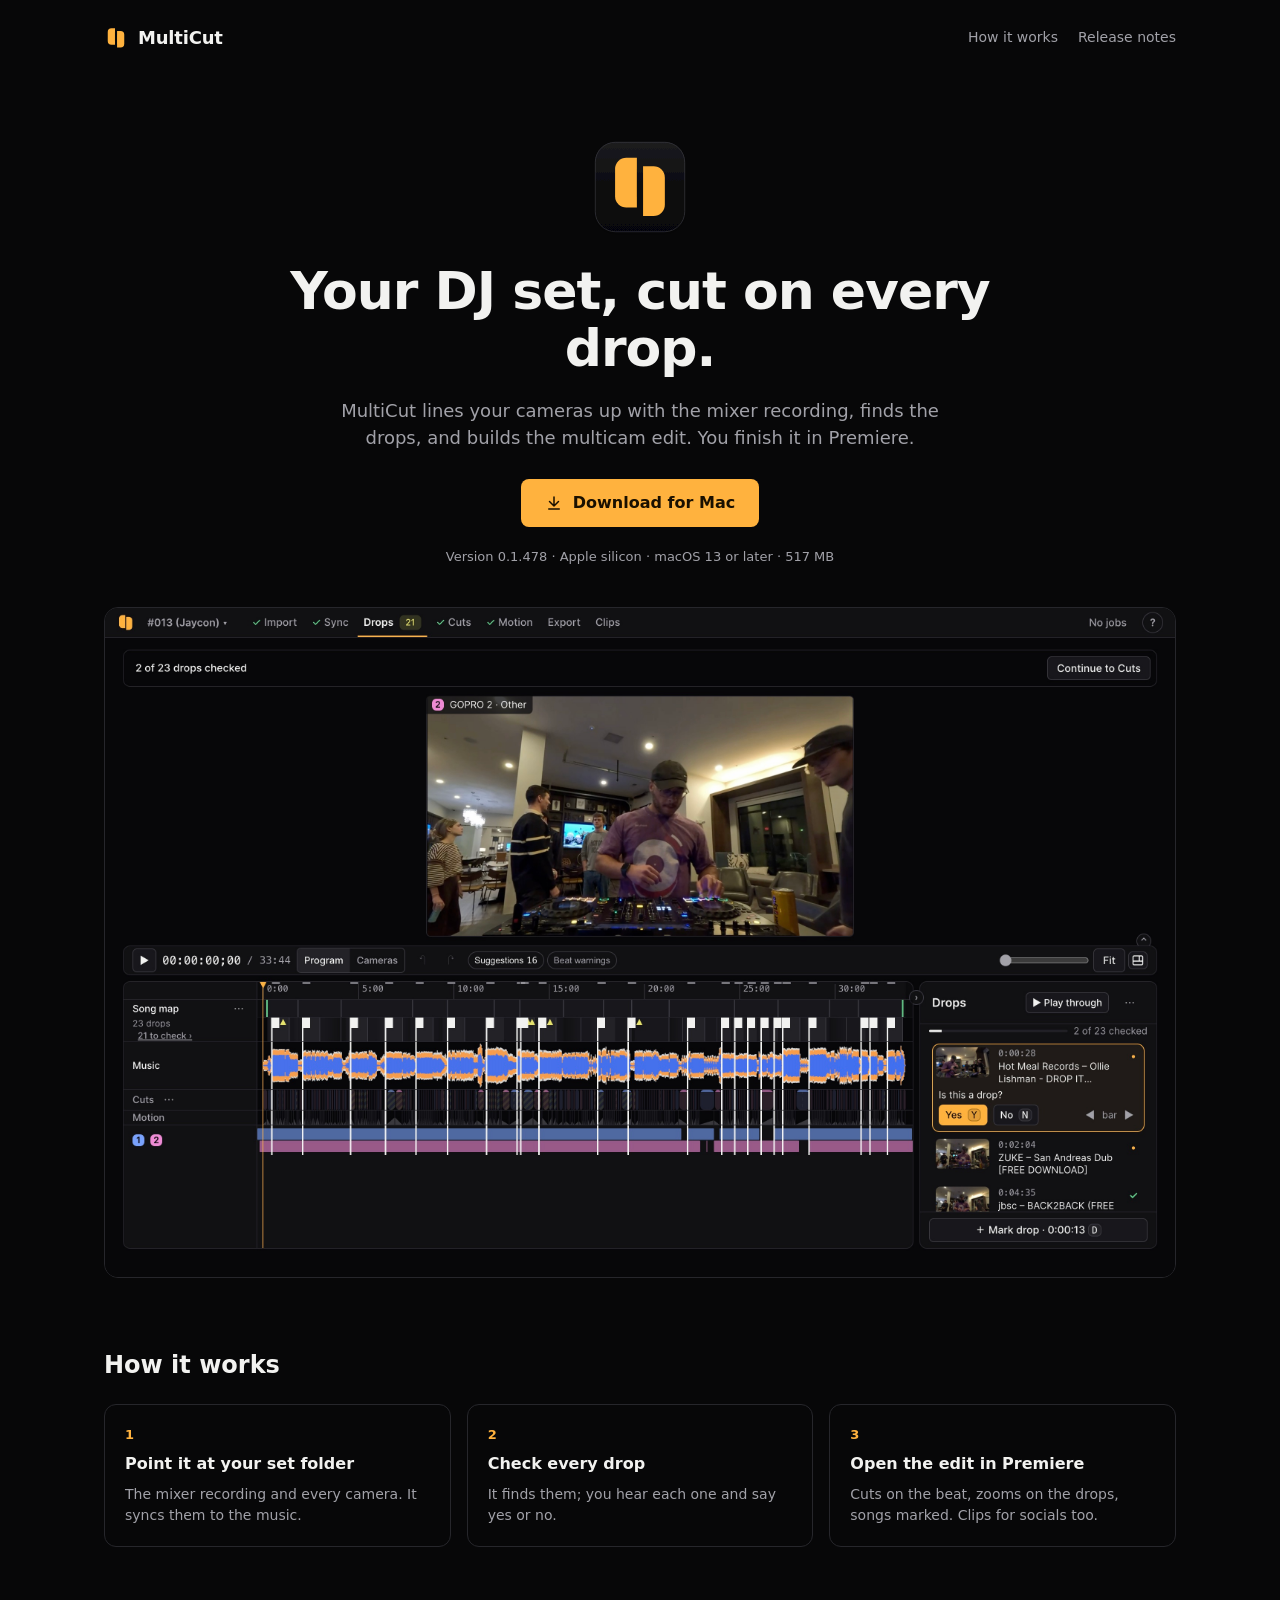
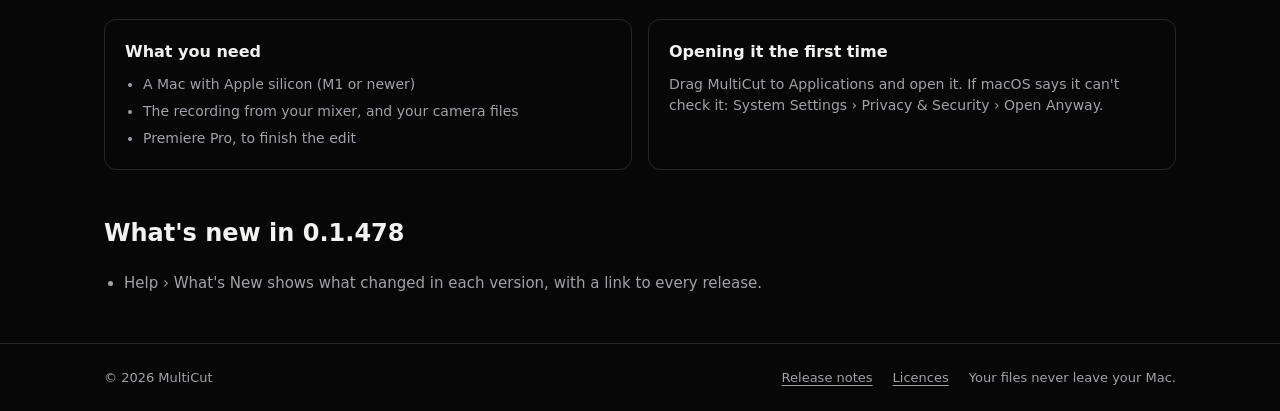
==== docs/index.html @ ee37c7ac "Download page" ====
<!doctype html>
<html lang="en">
<head>
<meta charset="utf-8">
<meta name="viewport" content="width=device-width, initial-scale=1">
<meta http-equiv="Content-Security-Policy" content="default-src 'self'; script-src 'self'; style-src 'self'; font-src 'self'; img-src 'self'; connect-src 'self'; object-src 'none'; base-uri 'none'">
<meta name="referrer" content="no-referrer">
<title>Download MultiCut</title>
<meta name="description" content="MultiCut lines your cameras up with the mixer recording, finds the drops, and builds the multicam edit. You finish it in Premiere.">
<meta name="theme-color" content="#070708">
<link rel="icon" href="favicon.svg" type="image/svg+xml">
<link rel="apple-touch-icon" href="icon.png">
<link rel="preload" href="fonts/Inter-Bold.woff2" as="font" type="font/woff2" crossorigin>
<link rel="stylesheet" href="site.css">
<script src="site.js" defer></script>
</head>
<body>
<header class="wrap top">
  <a class="brand" href="./" aria-label="MultiCut">
    <svg width="24" height="24" viewBox="0 0 256 256" aria-hidden="true"><g fill="#FFB23E"><path d="M80 23H117V199H80A40 40 0 0 1 40 159V63A40 40 0 0 1 80 23Z"/><path d="M139 53H176A40 40 0 0 1 216 93V189A40 40 0 0 1 176 229H139V53Z"/></g></svg>
    <span>MultiCut</span>
  </a>
  <span class="grow"></span>
  <nav class="nav" aria-label="On this page">
    <a href="#how">How it works</a>
    <a href="#notes" data-notes hidden>Release notes</a>
  </nav>
</header>

<main>
  <section class="wrap hero">
    <img src="icon.svg" width="112" height="112" alt="MultiCut app icon">
    <h1>Your DJ set, cut on every drop.</h1>
    <p class="sub">MultiCut lines your cameras up with the mixer recording, finds the drops, and builds the multicam edit. You finish it in Premiere.</p>
    <a class="download is-off" id="download" aria-disabled="true">
      <svg width="18" height="18" viewBox="0 0 24 24" fill="none" stroke="currentColor" stroke-width="2" stroke-linecap="round" stroke-linejoin="round" aria-hidden="true"><path d="M12 4v12M6 10l6 6 6-6M5 20h14"/></svg>
      <span id="download-label">Coming soon</span>
    </a>
    <span class="meta" id="meta"><span class="nowrap">Apple silicon</span> · <span class="nowrap">macOS 13 or later</span></span>
  </section>

  <section class="wrap" aria-label="The app">
    <img class="shot" src="screenshot.jpg" width="2880" height="1800" alt="MultiCut's Drops step on a real set: the camera picture, the song map with every drop, and the list of drops to check">
  </section>

  <section class="wrap how" id="how">
    <h2>How it works</h2>
    <ol class="steps">
      <li>
        <span class="n">1</span>
        <span class="t">Point it at your set folder</span>
        <span class="d">The mixer recording and every camera. It syncs them to the music.</span>
      </li>
      <li>
        <span class="n">2</span>
        <span class="t">Check every drop</span>
        <span class="d">It finds them; you hear each one and say yes or no.</span>
      </li>
      <li>
        <span class="n">3</span>
        <span class="t">Open the edit in Premiere</span>
        <span class="d">Cuts on the beat, zooms on the drops, songs marked. Clips for socials too.</span>
      </li>
    </ol>
  </section>

  <section class="wrap cards">
    <div class="card">
      <h3>What you need</h3>
      <ul>
        <li>A Mac with Apple silicon (M1 or newer)</li>
        <li>The recording from your mixer, and your camera files</li>
        <li>Premiere Pro, to finish the edit</li>
      </ul>
    </div>
    <div class="card">
      <h3>Opening it the first time</h3>
      <p>Drag MultiCut to Applications and open it. If macOS says it can't check it: System Settings › Privacy &amp; Security › Open Anyway.</p>
    </div>
  </section>

  <section class="wrap notes" id="notes" data-notes hidden>
    <h2 id="notes-title">Release notes</h2>
    <ul id="notes-list"></ul>
  </section>
</main>

<footer class="foot">
  <div class="wrap">
    <span>© 2026 MultiCut</span>
    <span class="grow"></span>
    <a href="#notes" data-notes hidden>Release notes</a>
    <a href="licences.html">Licences</a>
    <span>Your files never leave your Mac.</span>
  </div>
</footer>
</body>
</html>
---- docs/site.css ----
/* MultiCut's download page: the Booth tokens (DESIGN.md), Inter from fonts/. Nothing from elsewhere. */
@font-face { font-family: "Inter"; font-weight: 400; font-display: swap; src: url("fonts/Inter-Regular.woff2") format("woff2"); }
@font-face { font-family: "Inter"; font-weight: 500; font-display: swap; src: url("fonts/Inter-Medium.woff2") format("woff2"); }
@font-face { font-family: "Inter"; font-weight: 600; font-display: swap; src: url("fonts/Inter-SemiBold.woff2") format("woff2"); }
@font-face { font-family: "Inter"; font-weight: 700; font-display: swap; src: url("fonts/Inter-Bold.woff2") format("woff2"); }

:root {
  --bg: #070708;
  --surface: #111113;
  --border: #26262b;
  --text: #f2f2f0;
  --text-muted: #a1a1a8;
  --accent: #ffb23e;
  --accent-ink: #1a1000;
  --font-ui: "Inter", system-ui, sans-serif;
  --font-mono: ui-monospace, "SF Mono", monospace;
  color-scheme: dark;
}

* { box-sizing: border-box; }
html { scroll-behavior: smooth; }
@media (prefers-reduced-motion: reduce) { html { scroll-behavior: auto; } }
body {
  margin: 0;
  min-height: 100vh;
  background: var(--bg);
  color: var(--text);
  font: 400 16px/1.5 var(--font-ui);
  -webkit-font-smoothing: antialiased;
  overflow-wrap: break-word;
}
a { color: var(--text); text-underline-offset: 3px; }
a:hover { color: var(--accent); }
:focus-visible { outline: 2px solid var(--accent); outline-offset: 3px; border-radius: 4px; }
[hidden] { display: none !important; }
img { max-width: 100%; height: auto; display: block; }

.wrap { max-width: 1120px; margin: 0 auto; padding-left: 24px; padding-right: 24px; }
@media (max-width: 480px) { .wrap { padding-left: 16px; padding-right: 16px; } }
.grow { flex: 1; }

/* ---- header ---- */
.top { padding-top: 24px; padding-bottom: 24px; display: flex; align-items: center; flex-wrap: wrap; gap: 12px 20px; }
.brand { display: inline-flex; align-items: center; gap: 10px; text-decoration: none; font-size: 18px; font-weight: 700; letter-spacing: -0.2px; }
.brand:hover { color: var(--text); }
.nav { display: flex; flex-wrap: wrap; gap: 8px 20px; }
.nav a { font-size: 14px; color: var(--text-muted); text-decoration: none; }
.nav a:hover { color: var(--accent); }

/* ---- hero ---- */
.hero { padding-top: 56px; padding-bottom: 40px; display: flex; flex-direction: column; align-items: center; gap: 20px; text-align: center; }
.hero h1 { margin: 0; max-width: 760px; font-size: clamp(32px, 5vw, 52px); line-height: 1.1; font-weight: 700; letter-spacing: -1px; }
.sub { margin: 0; max-width: 620px; font-size: 18px; color: var(--text-muted); }
.download {
  margin-top: 8px;
  min-height: 48px;
  padding: 0 24px;
  display: inline-flex;
  align-items: center;
  gap: 10px;
  border-radius: 8px;
  background: var(--accent);
  color: var(--accent-ink);
  font-size: 16px;
  font-weight: 600;
  text-decoration: none;
}
.download:hover { color: var(--accent-ink); filter: brightness(1.06); }
.download.is-off { background: var(--surface); color: var(--text-muted); border: 1px solid var(--border); cursor: default; filter: none; }
.meta { font-size: 13px; color: var(--text-muted); }
.nowrap { white-space: nowrap; }

/* ---- the app ---- */
.shot { width: 100%; border: 1px solid var(--border); border-radius: 14px; background: var(--surface); }

/* ---- how it works ---- */
.how { padding-top: 72px; padding-bottom: 24px; }
h2 { margin: 0 0 24px; font-size: 24px; font-weight: 600; line-height: 1.25; }
.steps { list-style: none; margin: 0; padding: 0; display: grid; grid-template-columns: repeat(auto-fit, minmax(min(240px, 100%), 1fr)); gap: 16px; }
.steps li, .card { border: 1px solid var(--border); border-radius: 12px; padding: 20px; display: flex; flex-direction: column; gap: 8px; }
.steps .n { font-size: 13px; font-weight: 600; color: var(--accent); }
.steps .t { font-weight: 600; }
.steps .d { font-size: 14px; color: var(--text-muted); }

.cards { padding-top: 48px; padding-bottom: 48px; display: grid; grid-template-columns: repeat(auto-fit, minmax(min(300px, 100%), 1fr)); gap: 16px; }
.card { gap: 10px; }
.card h3 { margin: 0; font-size: 16px; font-weight: 600; }
.card ul { margin: 0; padding-left: 18px; display: flex; flex-direction: column; gap: 6px; font-size: 14px; color: var(--text-muted); }
.card p { margin: 0; font-size: 14px; color: var(--text-muted); }

/* ---- release notes ---- */
.notes { padding-bottom: 48px; }
.notes ul { margin: 0; padding-left: 20px; max-width: 720px; font-size: 15px; line-height: 1.5; color: var(--text-muted); display: grid; gap: 8px; }

/* ---- footer ---- */
.foot { border-top: 1px solid var(--border); }
.foot .wrap { padding-top: 24px; padding-bottom: 24px; display: flex; flex-wrap: wrap; gap: 8px 20px; font-size: 13px; color: var(--text-muted); }
.foot a { color: var(--text-muted); }
.foot a:hover { color: var(--accent); }

/* ---- licences.html ---- */
.licences { padding-top: 24px; padding-bottom: 56px; max-width: 760px; }
.licences h1 { margin: 0 0 4px; font-size: 28px; font-weight: 700; letter-spacing: -0.4px; }
.licences .lede { margin: 0 0 24px; font-size: 14px; color: var(--text-muted); }
.parts { margin: 0; padding: 0; list-style: none; border-top: 1px solid var(--border); }
.parts li { padding: 12px 0; border-bottom: 1px solid var(--border); display: grid; grid-template-columns: minmax(0, 1fr) auto; gap: 2px 16px; }
.parts .what { font-weight: 500; }
.parts .lic { text-align: right; font-size: 14px; }
.parts .who { grid-column: 1 / -1; font-size: 13px; color: var(--text-muted); }
.licences h2 { margin: 32px 0 8px; font-size: 16px; }
.licences details { border-bottom: 1px solid var(--border); padding: 10px 0; }
.licences summary { font-size: 14px; cursor: pointer; }
.licences summary:hover { color: var(--accent); }
.licences pre { margin: 10px 0 4px; white-space: pre-wrap; font: 12px/1.5 var(--font-mono); color: var(--text-muted); }
.licences details p { font-size: 14px; color: var(--text-muted); }
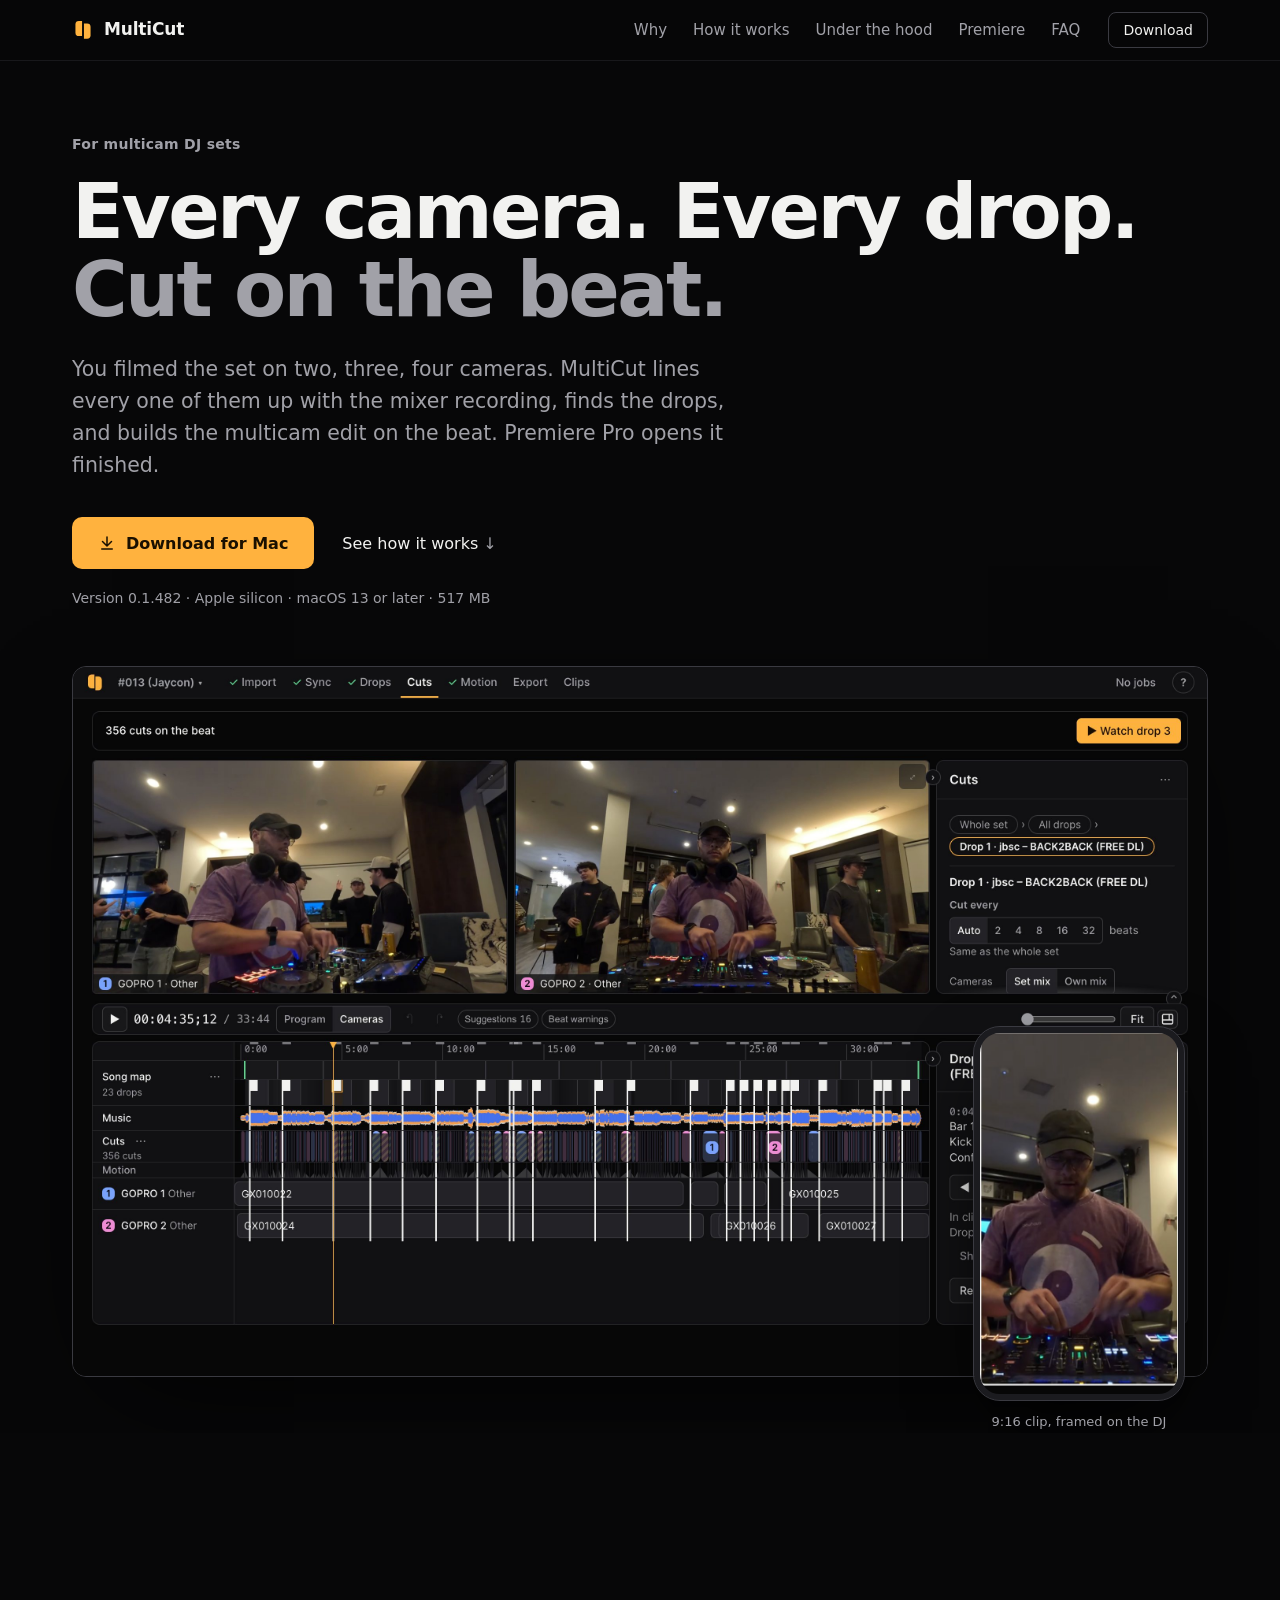
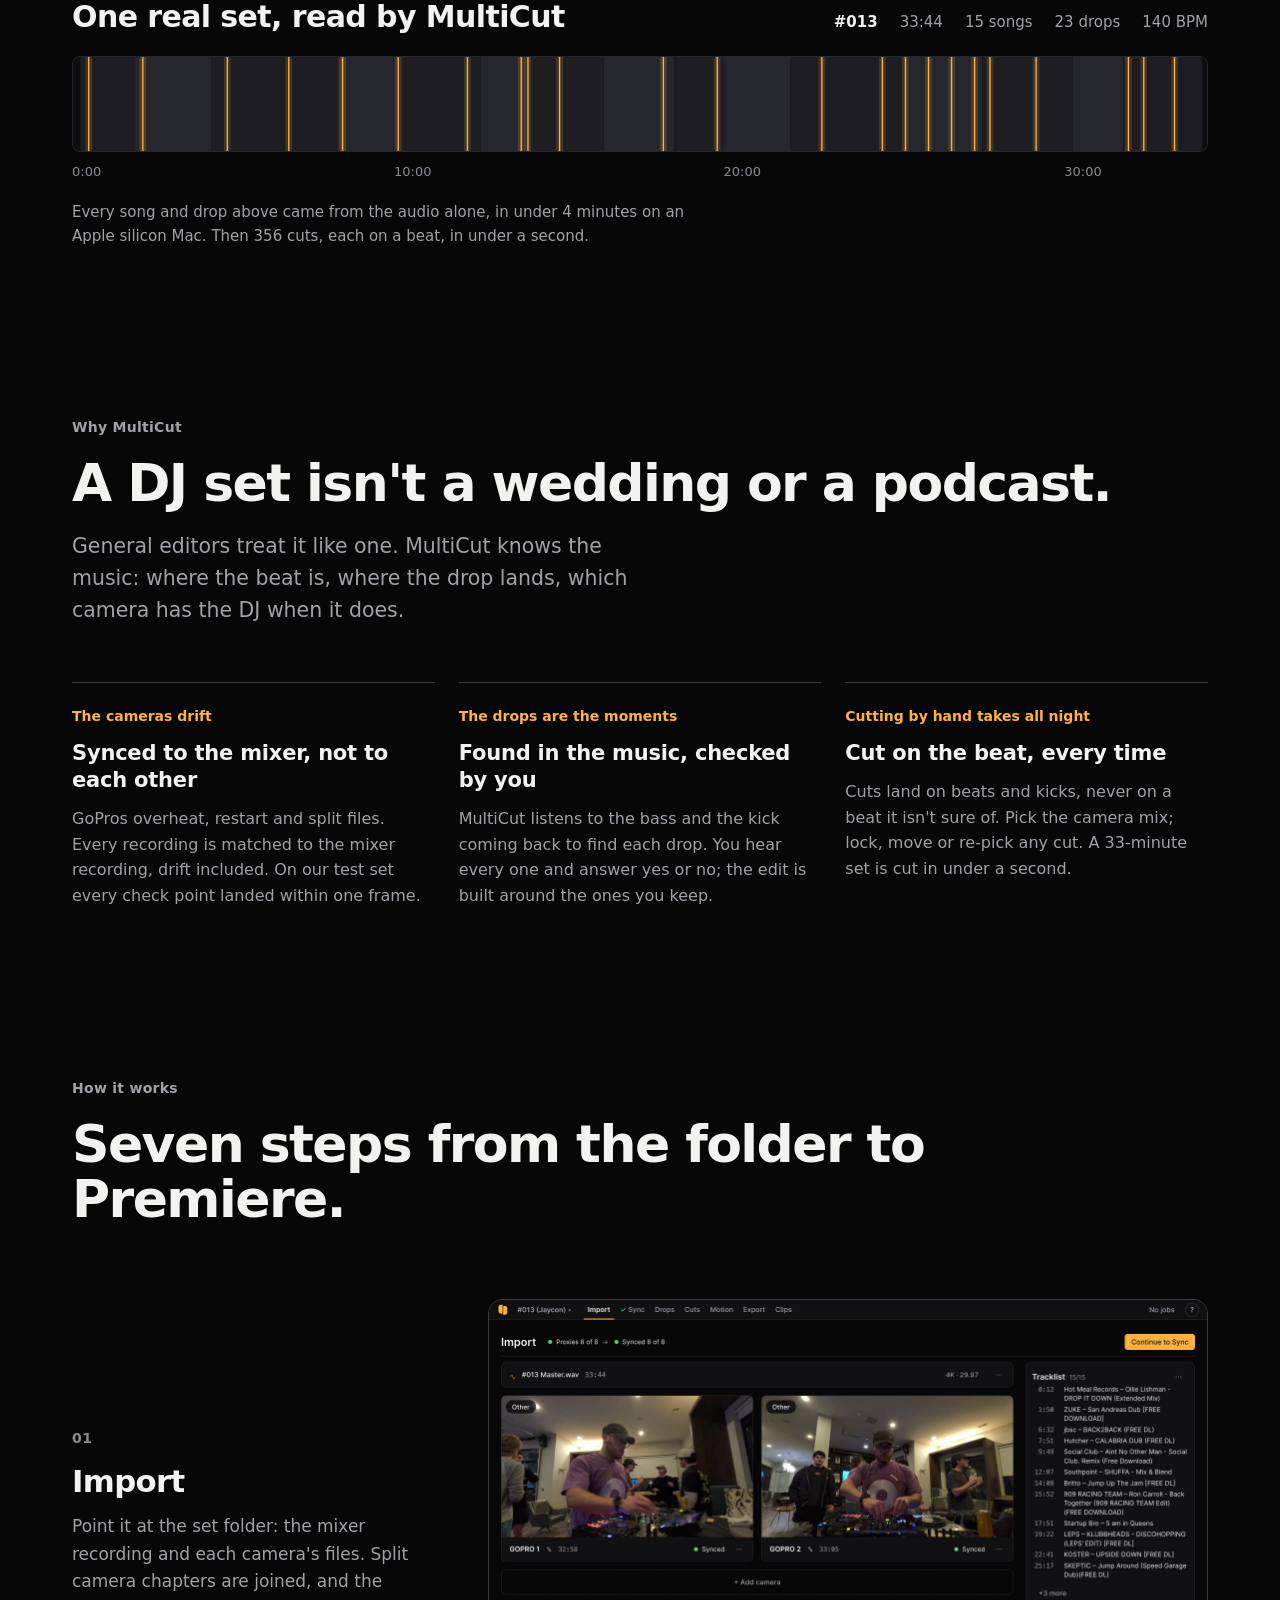
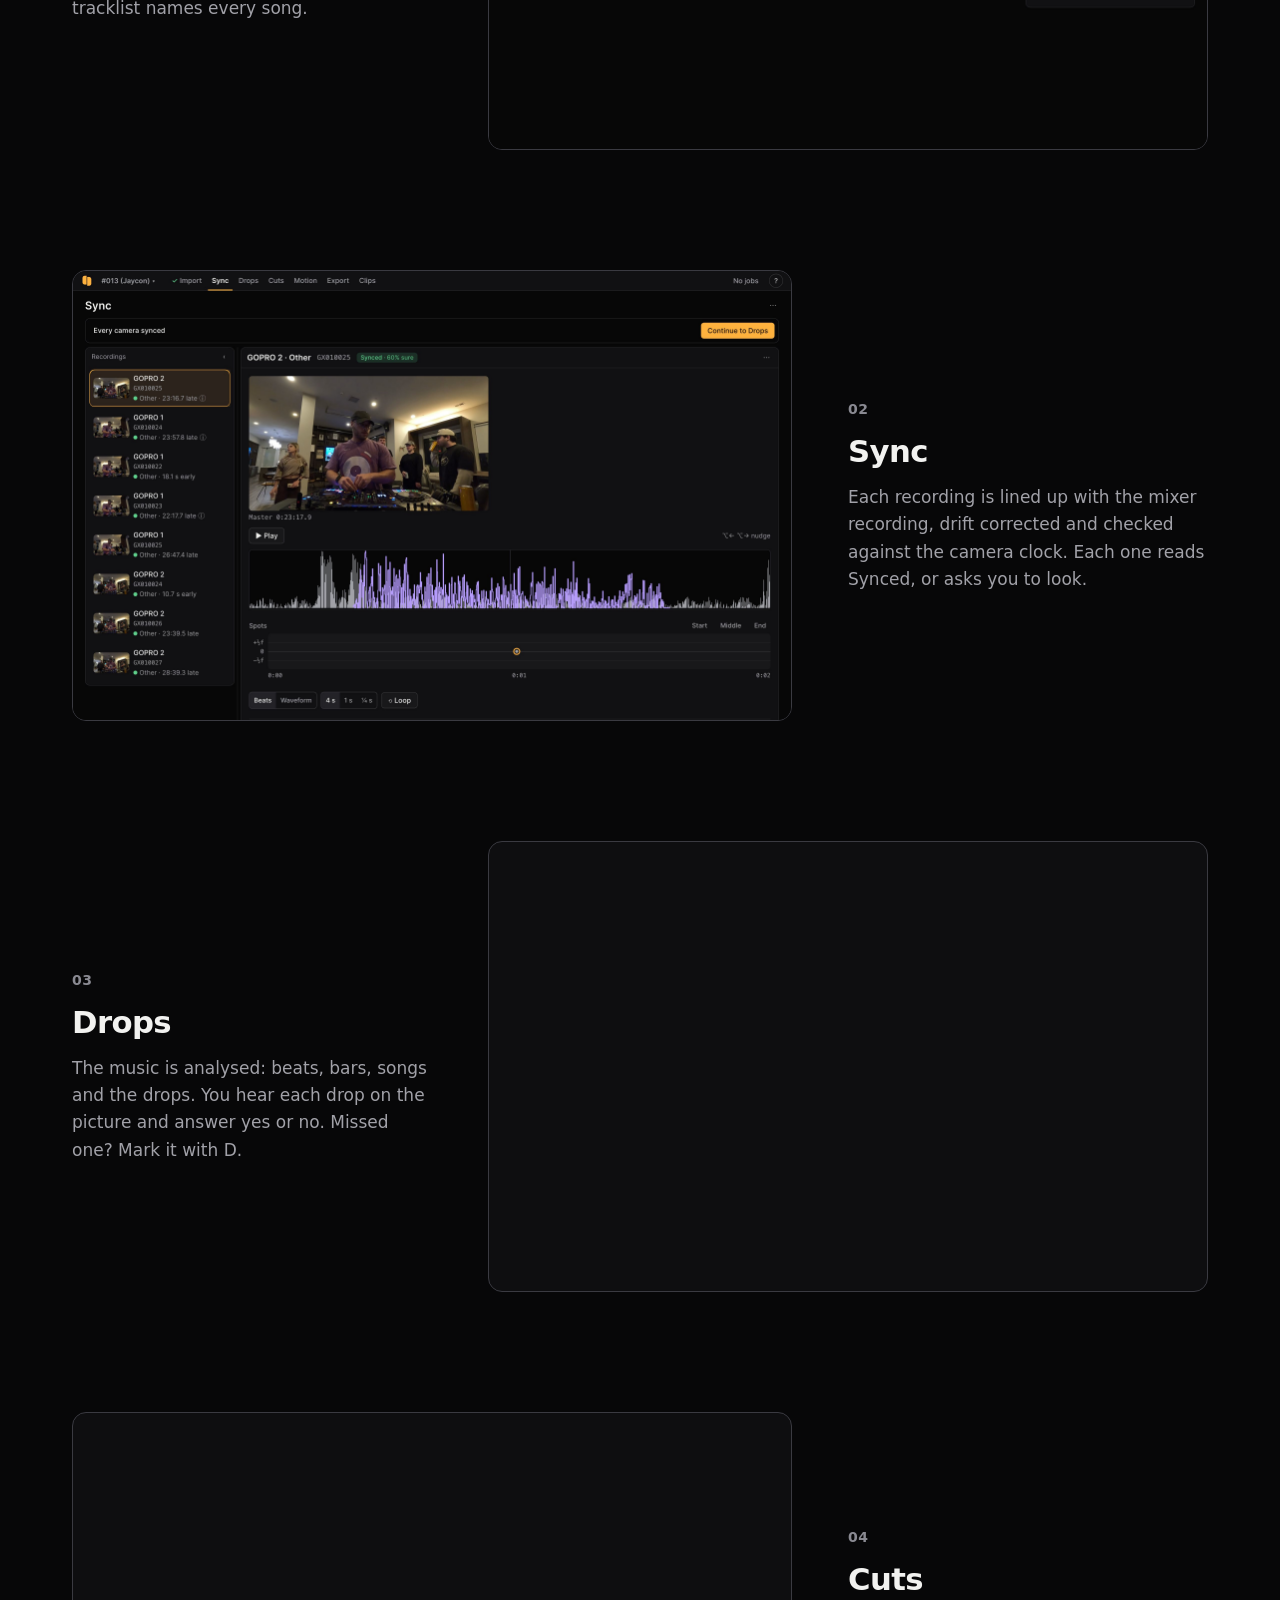
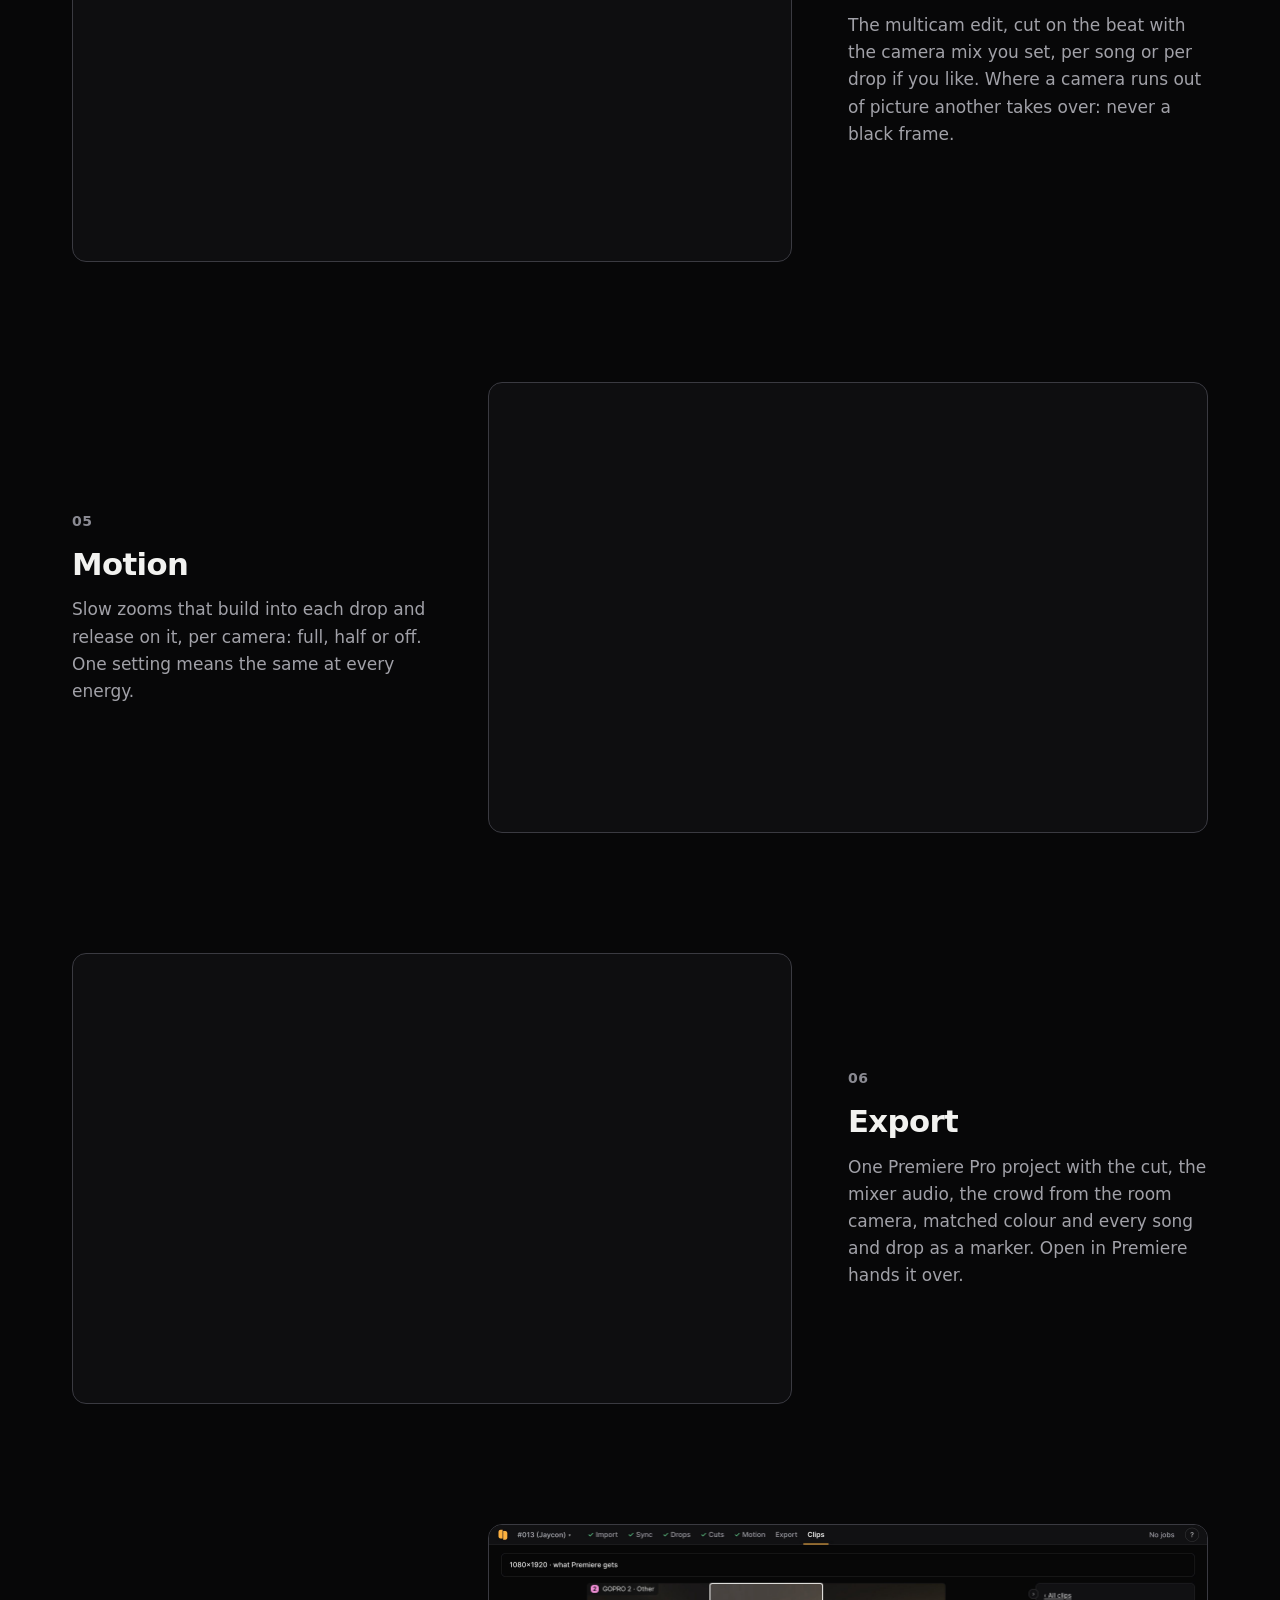
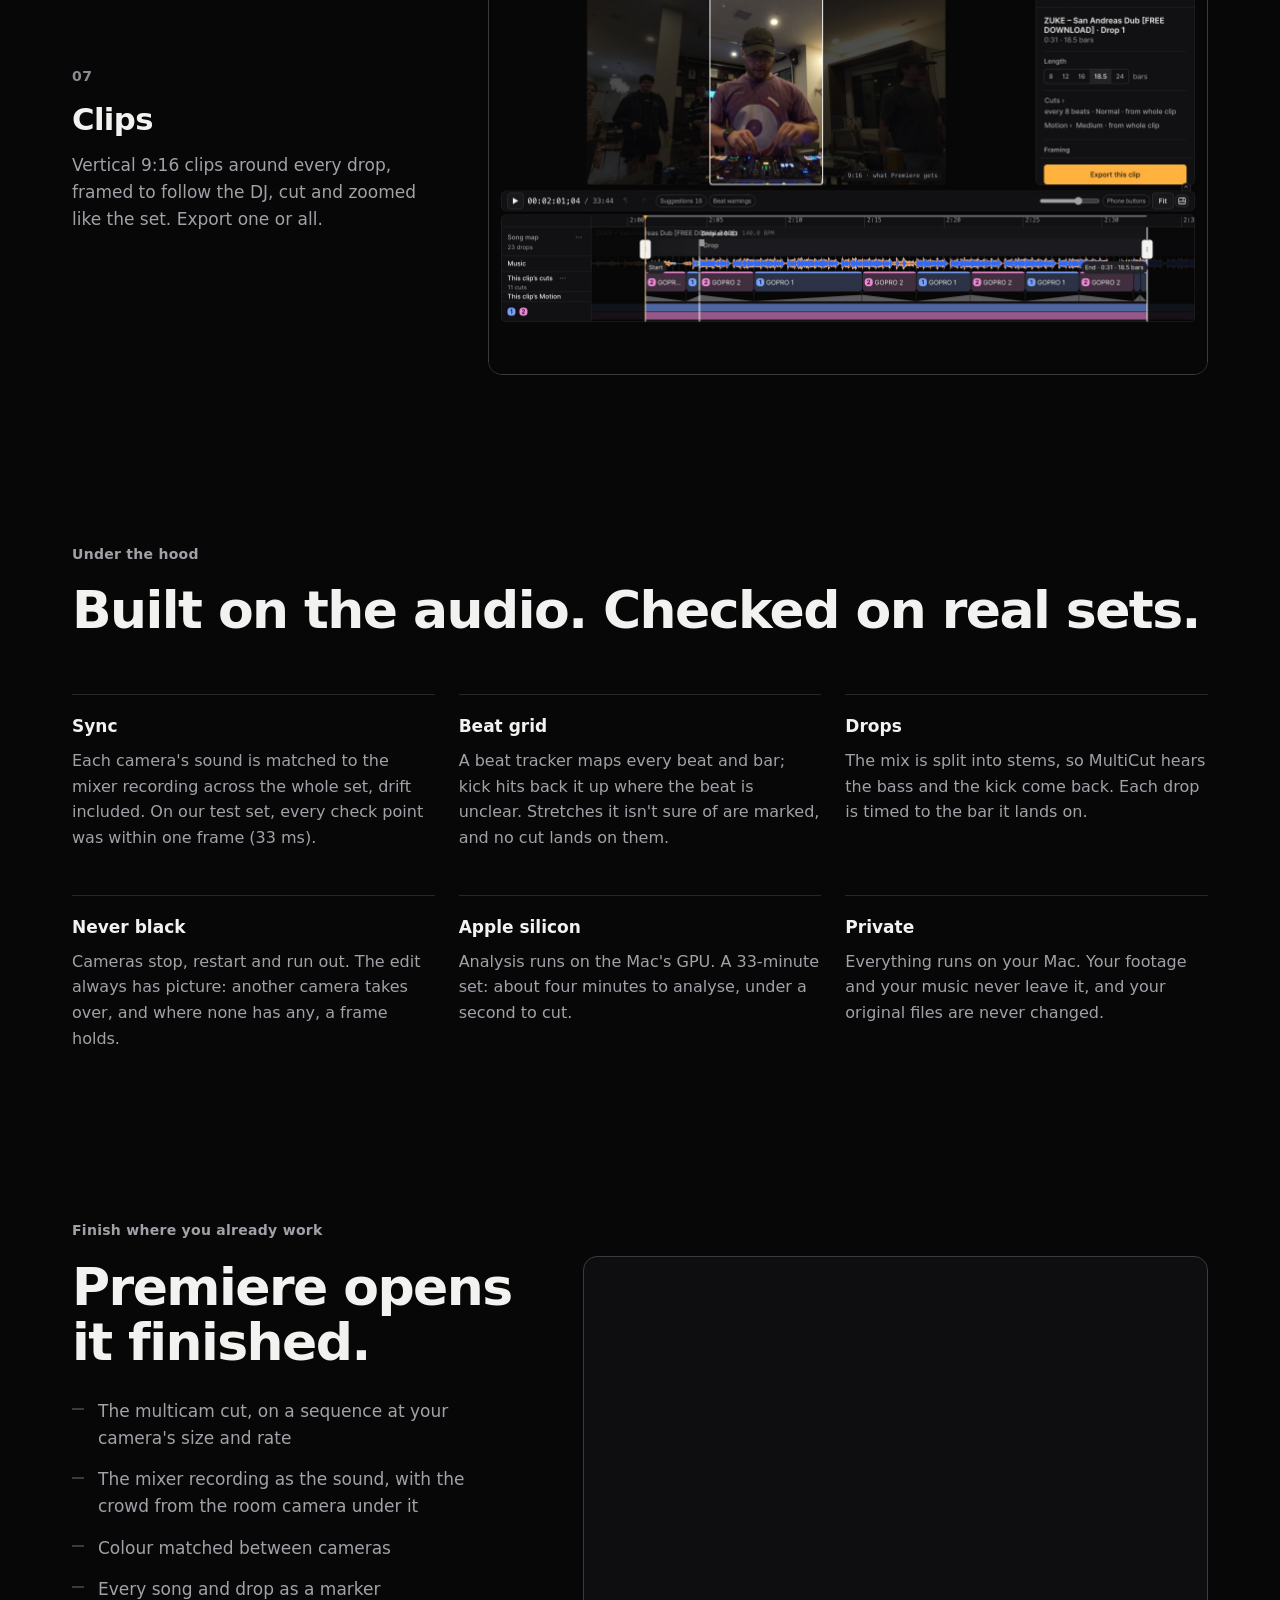
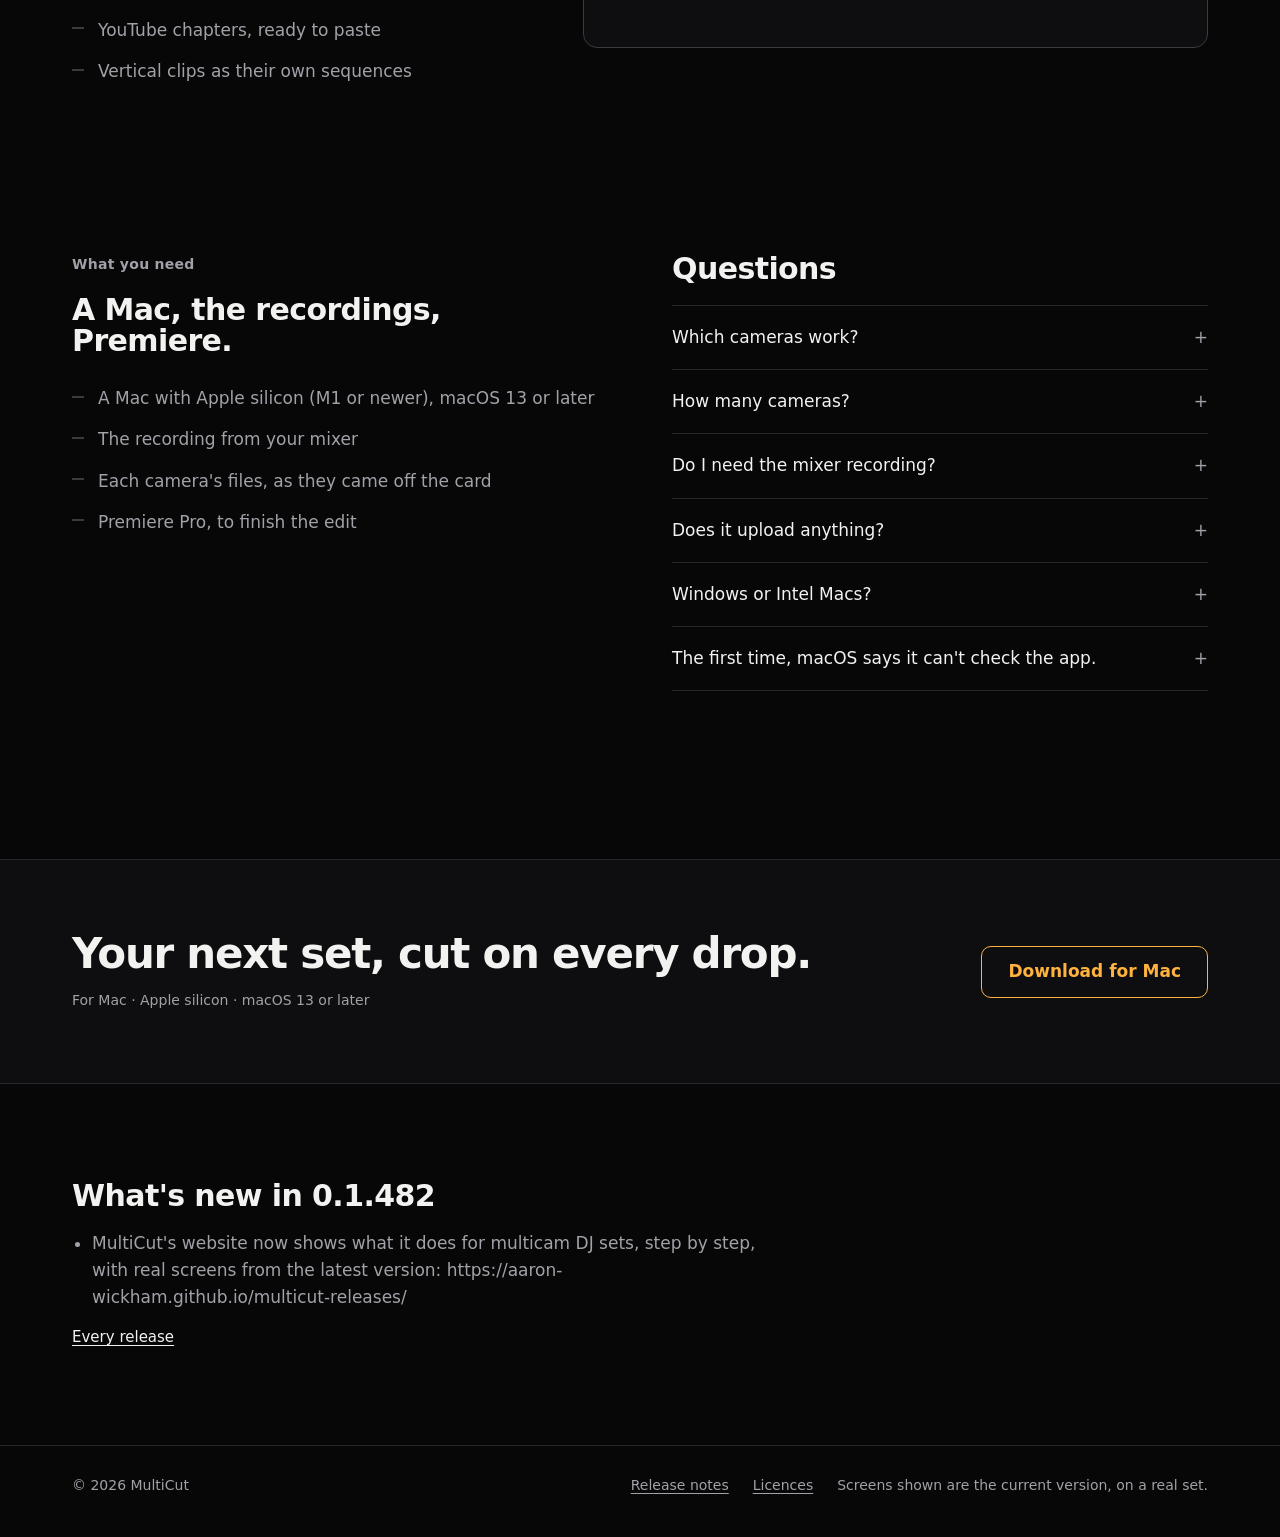
==== commit f60aa0df: "Download page for MultiCut 0.1.482" ====
--- a/docs/index.html
+++ b/docs/index.html
@@ -5,8 +5,11 @@
 <meta name="viewport" content="width=device-width, initial-scale=1">
 <meta http-equiv="Content-Security-Policy" content="default-src 'self'; script-src 'self'; style-src 'self'; font-src 'self'; img-src 'self'; connect-src 'self'; object-src 'none'; base-uri 'none'">
 <meta name="referrer" content="no-referrer">
-<title>Download MultiCut</title>
-<meta name="description" content="MultiCut lines your cameras up with the mixer recording, finds the drops, and builds the multicam edit. You finish it in Premiere.">
+<title>MultiCut · Multicam DJ sets, cut on every drop</title>
+<meta name="description" content="MultiCut edits multicam DJ sets on your Mac: it syncs every camera to the mixer recording, finds the drops, cuts on the beat and hands Premiere Pro a finished multicam edit, plus vertical clips for socials.">
+<meta property="og:title" content="MultiCut · Multicam DJ sets, cut on every drop">
+<meta property="og:description" content="Every camera synced to the mixer. Every drop found. The edit cut on the beat and finished in Premiere.">
+<meta property="og:image" content="shots/cameras.jpg">
 <meta name="theme-color" content="#070708">
 <link rel="icon" href="favicon.svg" type="image/svg+xml">
 <link rel="apple-touch-icon" href="icon.png">
@@ -15,83 +18,235 @@
 <script src="site.js" defer></script>
 </head>
 <body>
-<header class="wrap top">
-  <a class="brand" href="./" aria-label="MultiCut">
-    <svg width="24" height="24" viewBox="0 0 256 256" aria-hidden="true"><g fill="#FFB23E"><path d="M80 23H117V199H80A40 40 0 0 1 40 159V63A40 40 0 0 1 80 23Z"/><path d="M139 53H176A40 40 0 0 1 216 93V189A40 40 0 0 1 176 229H139V53Z"/></g></svg>
-    <span>MultiCut</span>
-  </a>
-  <span class="grow"></span>
-  <nav class="nav" aria-label="On this page">
-    <a href="#how">How it works</a>
-    <a href="#notes" data-notes hidden>Release notes</a>
-  </nav>
+<a class="skip" href="#main">Skip to content</a>
+<header class="top">
+  <div class="wrap top-row">
+    <a class="brand" href="./" aria-label="MultiCut, home">
+      <svg width="22" height="22" viewBox="0 0 256 256" aria-hidden="true"><g class="mark"><path d="M80 23H117V199H80A40 40 0 0 1 40 159V63A40 40 0 0 1 80 23Z"/><path d="M139 53H176A40 40 0 0 1 216 93V189A40 40 0 0 1 176 229H139V53Z"/></g></svg>
+      <span>MultiCut</span>
+    </a>
+    <nav class="nav" aria-label="On this page">
+      <a href="#why">Why</a>
+      <a href="#how">How it works</a>
+      <a href="#inside">Under the hood</a>
+      <a href="#premiere">Premiere</a>
+      <a href="#faq">FAQ</a>
+    </nav>
+    <a class="btn-quiet top-dl" href="#download-band">Download</a>
+  </div>
 </header>
 
-<main>
-  <section class="wrap hero">
-    <img src="icon.svg" width="112" height="112" alt="MultiCut app icon">
-    <h1>Your DJ set, cut on every drop.</h1>
-    <p class="sub">MultiCut lines your cameras up with the mixer recording, finds the drops, and builds the multicam edit. You finish it in Premiere.</p>
-    <a class="download is-off" id="download" aria-disabled="true">
-      <svg width="18" height="18" viewBox="0 0 24 24" fill="none" stroke="currentColor" stroke-width="2" stroke-linecap="round" stroke-linejoin="round" aria-hidden="true"><path d="M12 4v12M6 10l6 6 6-6M5 20h14"/></svg>
-      <span id="download-label">Coming soon</span>
-    </a>
-    <span class="meta" id="meta"><span class="nowrap">Apple silicon</span> · <span class="nowrap">macOS 13 or later</span></span>
-  </section>
-
-  <section class="wrap" aria-label="The app">
-    <img class="shot" src="screenshot.jpg" width="2880" height="1800" alt="MultiCut's Drops step on a real set: the camera picture, the song map with every drop, and the list of drops to check">
-  </section>
-
-  <section class="wrap how" id="how">
-    <h2>How it works</h2>
-    <ol class="steps">
-      <li>
-        <span class="n">1</span>
-        <span class="t">Point it at your set folder</span>
-        <span class="d">The mixer recording and every camera. It syncs them to the music.</span>
-      </li>
-      <li>
-        <span class="n">2</span>
-        <span class="t">Check every drop</span>
-        <span class="d">It finds them; you hear each one and say yes or no.</span>
-      </li>
-      <li>
-        <span class="n">3</span>
-        <span class="t">Open the edit in Premiere</span>
-        <span class="d">Cuts on the beat, zooms on the drops, songs marked. Clips for socials too.</span>
+<main id="main">
+  <!-- 1. The promise -->
+  <section class="hero">
+    <div class="wrap hero-text">
+      <p class="eyebrow">For multicam DJ sets</p>
+      <h1><span class="line">Every camera. Every drop.</span><br><span class="line soft">Cut on the beat.</span></h1>
+      <p class="lede">You filmed the set on two, three, four cameras. MultiCut lines every one of them up with the mixer recording, finds the drops, and builds the multicam edit on the beat. Premiere Pro opens it finished.</p>
+      <div class="cta">
+        <a class="download is-off" id="download" aria-disabled="true">
+          <svg width="18" height="18" viewBox="0 0 24 24" fill="none" stroke="currentColor" stroke-width="2" stroke-linecap="round" stroke-linejoin="round" aria-hidden="true"><path d="M12 4v12M6 10l6 6 6-6M5 20h14"/></svg>
+          <span id="download-label">Coming soon</span>
+        </a>
+        <a class="link-arrow" href="#how">See how it works</a>
+      </div>
+      <p class="meta" id="meta"><span class="nowrap">Apple silicon</span> · <span class="nowrap">macOS 13 or later</span></p>
+    </div>
+    <div class="wrap hero-stage">
+      <figure class="window">
+        <img src="shots/cameras.jpg" width="2880" height="1800" alt="MultiCut's Cuts step on a real set: both cameras side by side on the same moment, the song map with every drop, the cut and each camera's footage on one timeline." fetchpriority="high">
+      </figure>
+      <figure class="phone" aria-label="A vertical clip">
+        <div class="phone-screen" role="img" aria-label="A 9:16 clip from the same set, framed on the DJ"></div>
+        <figcaption>9:16 clip, framed on the DJ</figcaption>
+      </figure>
+    </div>
+  </section>
+
+  <!-- 2. The signature: one real set -->
+  <section class="wrap set" aria-labelledby="set-title">
+    <div class="set-head">
+      <h2 id="set-title" class="h-small">One real set, read by MultiCut</h2>
+      <p class="set-facts" id="set-facts"><span>#013</span><span>33:44</span><span>15 songs</span><span>23 drops</span><span>140 BPM</span></p>
+    </div>
+    <div class="strip" id="strip" role="img" aria-label="The set's 15 songs as a strip across its 33 minutes, with its 23 drops marked."></div>
+    <div class="strip-scale" id="strip-scale" aria-hidden="true"></div>
+    <p class="caption" id="set-caption">Every song and drop above came from the audio alone, in minutes on an Apple silicon Mac. Then the whole edit, each cut on a beat, in under a second.</p>
+  </section>
+
+  <!-- 3. Why -->
+  <section class="wrap why" id="why" aria-labelledby="why-title">
+    <p class="eyebrow">Why MultiCut</p>
+    <h2 id="why-title">A DJ set isn't a wedding or a podcast.</h2>
+    <p class="lede narrow">General editors treat it like one. MultiCut knows the music: where the beat is, where the drop lands, which camera has the DJ when it does.</p>
+    <div class="why-grid">
+      <article class="why-card">
+        <span class="why-k">The cameras drift</span>
+        <h3>Synced to the mixer, not to each other</h3>
+        <p>GoPros overheat, restart and split files. Every recording is matched to the mixer recording, drift included. On our test set every check point landed within one frame.</p>
+      </article>
+      <article class="why-card">
+        <span class="why-k">The drops are the moments</span>
+        <h3>Found in the music, checked by you</h3>
+        <p>MultiCut listens to the bass and the kick coming back to find each drop. You hear every one and answer yes or no; the edit is built around the ones you keep.</p>
+      </article>
+      <article class="why-card">
+        <span class="why-k">Cutting by hand takes all night</span>
+        <h3>Cut on the beat, every time</h3>
+        <p>Cuts land on beats and kicks, never on a beat it isn't sure of. Pick the camera mix; lock, move or re-pick any cut. A 33-minute set is cut in under a second.</p>
+      </article>
+    </div>
+  </section>
+
+  <!-- 4. How it works -->
+  <section class="how" id="how" aria-labelledby="how-title">
+    <div class="wrap">
+      <p class="eyebrow">How it works</p>
+      <h2 id="how-title">Seven steps from the folder to Premiere.</h2>
+    </div>
+    <ol class="wrap steps">
+      <li class="step">
+        <div class="step-text">
+          <span class="step-n">01</span>
+          <h3>Import</h3>
+          <p>Point it at the set folder: the mixer recording and each camera's files. Split camera chapters are joined, and the tracklist names every song.</p>
+        </div>
+        <figure class="window"><img src="shots/import.jpg" width="2880" height="1800" loading="lazy" alt="The Import step: the mixer recording, both cameras and the tracklist from the set folder."></figure>
+      </li>
+      <li class="step">
+        <div class="step-text">
+          <span class="step-n">02</span>
+          <h3>Sync</h3>
+          <p>Each recording is lined up with the mixer recording, drift corrected and checked against the camera clock. Each one reads Synced, or asks you to look.</p>
+        </div>
+        <figure class="window"><img src="shots/sync.jpg" width="2880" height="1800" loading="lazy" alt="The Sync step: every camera recording lined up with the mixer recording, each marked Synced."></figure>
+      </li>
+      <li class="step">
+        <div class="step-text">
+          <span class="step-n">03</span>
+          <h3>Drops</h3>
+          <p>The music is analysed: beats, bars, songs and the drops. You hear each drop on the picture and answer yes or no. Missed one? Mark it with D.</p>
+        </div>
+        <figure class="window"><img src="shots/drops.jpg" width="2880" height="1800" loading="lazy" alt="The Drops step: a drop to check with yes or no, the song map and the mixer's waveform."></figure>
+      </li>
+      <li class="step">
+        <div class="step-text">
+          <span class="step-n">04</span>
+          <h3>Cuts</h3>
+          <p>The multicam edit, cut on the beat with the camera mix you set, per song or per drop if you like. Where a camera runs out of picture another takes over: never a black frame.</p>
+        </div>
+        <figure class="window"><img src="shots/cuts.jpg" width="2880" height="1800" loading="lazy" alt="The Cuts step: the program monitor on a drop, the song map and the cut on the beat."></figure>
+      </li>
+      <li class="step">
+        <div class="step-text">
+          <span class="step-n">05</span>
+          <h3>Motion</h3>
+          <p>Slow zooms that build into each drop and release on it, per camera: full, half or off. One setting means the same at every energy.</p>
+        </div>
+        <figure class="window"><img src="shots/motion.jpg" width="2880" height="1800" loading="lazy" alt="The Motion step: zooms that build into each drop, set per drop."></figure>
+      </li>
+      <li class="step">
+        <div class="step-text">
+          <span class="step-n">06</span>
+          <h3>Export</h3>
+          <p>One Premiere Pro project with the cut, the mixer audio, the crowd from the room camera, matched colour and every song and drop as a marker. Open in Premiere hands it over.</p>
+        </div>
+        <figure class="window"><img src="shots/export.jpg" width="2880" height="1800" loading="lazy" alt="The Export step: exported to Premiere, with Open in Premiere and the YouTube chapters."></figure>
+      </li>
+      <li class="step">
+        <div class="step-text">
+          <span class="step-n">07</span>
+          <h3>Clips</h3>
+          <p>Vertical 9:16 clips around every drop, framed to follow the DJ, cut and zoomed like the set. Export one or all.</p>
+        </div>
+        <figure class="window"><img src="shots/clip.jpg" width="2880" height="1800" loading="lazy" alt="A vertical clip around a drop: the 9:16 frame on the DJ and the clip's own cuts."></figure>
       </li>
     </ol>
   </section>
 
-  <section class="wrap cards">
-    <div class="card">
-      <h3>What you need</h3>
-      <ul>
-        <li>A Mac with Apple silicon (M1 or newer)</li>
-        <li>The recording from your mixer, and your camera files</li>
-        <li>Premiere Pro, to finish the edit</li>
-      </ul>
-    </div>
-    <div class="card">
-      <h3>Opening it the first time</h3>
-      <p>Drag MultiCut to Applications and open it. If macOS says it can't check it: System Settings › Privacy &amp; Security › Open Anyway.</p>
-    </div>
-  </section>
-
-  <section class="wrap notes" id="notes" data-notes hidden>
-    <h2 id="notes-title">Release notes</h2>
+  <!-- 5. Under the hood -->
+  <section class="wrap inside" id="inside" aria-labelledby="inside-title">
+    <p class="eyebrow">Under the hood</p>
+    <h2 id="inside-title">Built on the audio. Checked on real sets.</h2>
+    <dl class="facts">
+      <div class="fact"><dt>Sync</dt><dd>Each camera's sound is matched to the mixer recording across the whole set, drift included. On our test set, every check point was within one frame (33 ms).</dd></div>
+      <div class="fact"><dt>Beat grid</dt><dd>A beat tracker maps every beat and bar; kick hits back it up where the beat is unclear. Stretches it isn't sure of are marked, and no cut lands on them.</dd></div>
+      <div class="fact"><dt>Drops</dt><dd>The mix is split into stems, so MultiCut hears the bass and the kick come back. Each drop is timed to the bar it lands on.</dd></div>
+      <div class="fact"><dt>Never black</dt><dd>Cameras stop, restart and run out. The edit always has picture: another camera takes over, and where none has any, a frame holds.</dd></div>
+      <div class="fact"><dt>Apple silicon</dt><dd>Analysis runs on the Mac's GPU. A 33-minute set: about four minutes to analyse, under a second to cut.</dd></div>
+      <div class="fact"><dt>Private</dt><dd>Everything runs on your Mac. Your footage and your music never leave it, and your original files are never changed.</dd></div>
+    </dl>
+  </section>
+
+  <!-- 6. Premiere and clips -->
+  <section class="wrap premiere" id="premiere" aria-labelledby="premiere-title">
+    <div class="split">
+      <div>
+        <p class="eyebrow">Finish where you already work</p>
+        <h2 id="premiere-title">Premiere opens it finished.</h2>
+        <ul class="ticks">
+          <li>The multicam cut, on a sequence at your camera's size and rate</li>
+          <li>The mixer recording as the sound, with the crowd from the room camera under it</li>
+          <li>Colour matched between cameras</li>
+          <li>Every song and drop as a marker</li>
+          <li>YouTube chapters, ready to paste</li>
+          <li>Vertical clips as their own sequences</li>
+        </ul>
+      </div>
+      <figure class="window"><img src="shots/export.jpg" width="2880" height="1800" loading="lazy" alt="Exported to Premiere: the file, Open in Premiere and Show in Finder."></figure>
+    </div>
+  </section>
+
+  <!-- 7. Needs + FAQ -->
+  <section class="wrap faq" id="faq" aria-labelledby="faq-title">
+    <div class="split split-top">
+      <div>
+        <p class="eyebrow">What you need</p>
+        <h2 class="h-small">A Mac, the recordings, Premiere.</h2>
+        <ul class="ticks">
+          <li>A Mac with Apple silicon (M1 or newer), macOS 13 or later</li>
+          <li>The recording from your mixer</li>
+          <li>Each camera's files, as they came off the card</li>
+          <li>Premiere Pro, to finish the edit</li>
+        </ul>
+      </div>
+      <div>
+        <h2 id="faq-title" class="h-small">Questions</h2>
+        <details><summary>Which cameras work?</summary><p>Any camera that records sound: MultiCut syncs by the sound it hears. It's tested on GoPro HERO13 Blacks, including files split into chapters and cameras that restarted mid-set.</p></details>
+        <details><summary>How many cameras?</summary><p>As many as you filmed with. Sets are tested on two; the number keys put any of the first six on a cut.</p></details>
+        <details><summary>Do I need the mixer recording?</summary><p>Yes. It's the clock everything syncs to and the sound of the finished edit.</p></details>
+        <details><summary>Does it upload anything?</summary><p>No. Analysis and editing run on your Mac, offline.</p></details>
+        <details><summary>Windows or Intel Macs?</summary><p>Not yet: Apple silicon Macs only.</p></details>
+        <details><summary>The first time, macOS says it can't check the app.</summary><p>Open System Settings › Privacy &amp; Security and choose Open Anyway. That happens once.</p></details>
+      </div>
+    </div>
+  </section>
+
+  <!-- 8. Download -->
+  <section class="band" id="download-band" aria-labelledby="band-title">
+    <div class="wrap band-row">
+      <div>
+        <h2 id="band-title">Your next set, cut on every drop.</h2>
+        <p class="meta" id="meta-2">For Mac · Apple silicon · macOS 13 or later</p>
+      </div>
+      <a class="btn-outline" id="download-2" href="#">Download for Mac</a>
+    </div>
+  </section>
+
+  <section class="wrap notes" id="notes" data-notes hidden aria-labelledby="notes-title">
+    <h2 id="notes-title" class="h-small">Release notes</h2>
     <ul id="notes-list"></ul>
+    <p><a href="https://github.com/Aaron-Wickham/multicut-releases/releases">Every release</a></p>
   </section>
 </main>
 
 <footer class="foot">
-  <div class="wrap">
+  <div class="wrap foot-row">
     <span>© 2026 MultiCut</span>
     <span class="grow"></span>
     <a href="#notes" data-notes hidden>Release notes</a>
     <a href="licences.html">Licences</a>
-    <span>Your files never leave your Mac.</span>
+    <span>Screens shown are the current version, on a real set.</span>
   </div>
 </footer>
 </body>
--- a/docs/site.css
+++ b/docs/site.css
@@ -1,4 +1,6 @@
-/* MultiCut's download page: the Booth tokens (DESIGN.md), Inter from fonts/. Nothing from elsewhere. */
+/* MultiCut's website: the Booth tokens (DESIGN.md: true black, one amber, Inter), set big. Fonts from
+   fonts/, images from shots/ (desktop/scripts/capture-site.js takes them from the real app). Nothing loads
+   from anywhere else. The one signature is the set strip: a real set's songs and drops, amber. */
 @font-face { font-family: "Inter"; font-weight: 400; font-display: swap; src: url("fonts/Inter-Regular.woff2") format("woff2"); }
 @font-face { font-family: "Inter"; font-weight: 500; font-display: swap; src: url("fonts/Inter-Medium.woff2") format("woff2"); }
 @font-face { font-family: "Inter"; font-weight: 600; font-display: swap; src: url("fonts/Inter-SemiBold.woff2") format("woff2"); }
@@ -6,110 +8,279 @@
 
 :root {
   --bg: #070708;
-  --surface: #111113;
+  --surface: #0e0e10;
+  --surface-2: #151518;
   --border: #26262b;
+  --border-strong: #3a3a41;
   --text: #f2f2f0;
   --text-muted: #a1a1a8;
+  --text-faint: #8a8a92;
   --accent: #ffb23e;
   --accent-ink: #1a1000;
-  --font-ui: "Inter", system-ui, sans-serif;
-  --font-mono: ui-monospace, "SF Mono", monospace;
+  --song-a: #1d1d22;
+  --song-b: #26262d;
+  --font: "Inter", system-ui, sans-serif;
+  /* the rhythm: tight inside a group, generous between sections */
+  --gap-tight: 12px;
+  --gap: 24px;
+  --section: 168px;
+  --radius: 14px;
+  --radius-sm: 8px;
   color-scheme: dark;
 }
+@media (max-width: 720px) { :root { --section: 104px; } }
 
 * { box-sizing: border-box; }
-html { scroll-behavior: smooth; }
+html { scroll-behavior: smooth; scroll-padding-top: 72px; }
 @media (prefers-reduced-motion: reduce) { html { scroll-behavior: auto; } }
-body {
-  margin: 0;
-  min-height: 100vh;
-  background: var(--bg);
-  color: var(--text);
-  font: 400 16px/1.5 var(--font-ui);
-  -webkit-font-smoothing: antialiased;
-  overflow-wrap: break-word;
-}
+body { margin: 0; background: var(--bg); color: var(--text); font: 400 17px/1.6 var(--font); -webkit-font-smoothing: antialiased; overflow-wrap: break-word; }
 a { color: var(--text); text-underline-offset: 3px; }
 a:hover { color: var(--accent); }
 :focus-visible { outline: 2px solid var(--accent); outline-offset: 3px; border-radius: 4px; }
 [hidden] { display: none !important; }
 img { max-width: 100%; height: auto; display: block; }
-
-.wrap { max-width: 1120px; margin: 0 auto; padding-left: 24px; padding-right: 24px; }
-@media (max-width: 480px) { .wrap { padding-left: 16px; padding-right: 16px; } }
+h1, h2, h3, p, ul, ol, dl, dd, figure { margin: 0; }
+.nowrap { white-space: nowrap; }
 .grow { flex: 1; }
-
-/* ---- header ---- */
-.top { padding-top: 24px; padding-bottom: 24px; display: flex; align-items: center; flex-wrap: wrap; gap: 12px 20px; }
-.brand { display: inline-flex; align-items: center; gap: 10px; text-decoration: none; font-size: 18px; font-weight: 700; letter-spacing: -0.2px; }
-.brand:hover { color: var(--text); }
-.nav { display: flex; flex-wrap: wrap; gap: 8px 20px; }
-.nav a { font-size: 14px; color: var(--text-muted); text-decoration: none; }
-.nav a:hover { color: var(--accent); }
-
-/* ---- hero ---- */
-.hero { padding-top: 56px; padding-bottom: 40px; display: flex; flex-direction: column; align-items: center; gap: 20px; text-align: center; }
-.hero h1 { margin: 0; max-width: 760px; font-size: clamp(32px, 5vw, 52px); line-height: 1.1; font-weight: 700; letter-spacing: -1px; }
-.sub { margin: 0; max-width: 620px; font-size: 18px; color: var(--text-muted); }
-.download {
-  margin-top: 8px;
-  min-height: 48px;
-  padding: 0 24px;
-  display: inline-flex;
-  align-items: center;
-  gap: 10px;
-  border-radius: 8px;
-  background: var(--accent);
-  color: var(--accent-ink);
-  font-size: 16px;
-  font-weight: 600;
-  text-decoration: none;
+.skip { position: absolute; left: -9999px; top: 8px; z-index: 10; background: var(--surface-2); padding: 8px 12px; border-radius: var(--radius-sm); }
+.skip:focus { left: 16px; }
+
+.wrap { max-width: 1200px; margin: 0 auto; padding-left: 32px; padding-right: 32px; }
+@media (max-width: 640px) { .wrap { padding-left: 16px; padding-right: 16px; } }
+
+/* type: the contrast is in size (72 vs 17), one family */
+h1 { font-size: clamp(40px, 6.4vw, 76px); line-height: 1.02; font-weight: 700; letter-spacing: -0.035em; }
+h2 { font-size: clamp(32px, 4.2vw, 52px); line-height: 1.06; font-weight: 700; letter-spacing: -0.03em; }
+.h-small { font-size: clamp(24px, 2.6vw, 30px); letter-spacing: -0.02em; }
+h3 { font-size: 21px; line-height: 1.3; font-weight: 600; letter-spacing: -0.01em; }
+.soft { color: var(--text-muted); }
+.eyebrow { font-size: 14px; font-weight: 600; letter-spacing: 0.02em; color: var(--text-muted); margin-bottom: 18px; }
+.lede { font-size: clamp(18px, 1.6vw, 21px); line-height: 1.55; color: var(--text-muted); max-width: 680px; }
+.narrow { max-width: 600px; margin-top: 20px; }
+.meta { font-size: 14px; color: var(--text-muted); }
+.caption { font-size: 15px; color: var(--text-muted); max-width: 640px; }
+
+/* header */
+.top { position: sticky; top: 0; z-index: 5; background: color-mix(in oklab, var(--bg) 82%, transparent); backdrop-filter: blur(14px); -webkit-backdrop-filter: blur(14px); border-bottom: 1px solid color-mix(in oklab, var(--border) 60%, transparent); }
+.top-row { display: flex; align-items: center; gap: 28px; height: 60px; }
+.brand { display: inline-flex; align-items: center; gap: 10px; font-weight: 700; font-size: 17px; letter-spacing: -0.01em; text-decoration: none; }
+.brand .mark { fill: var(--accent); }
+.nav { display: flex; gap: 26px; margin-left: auto; }
+.nav a { color: var(--text-muted); text-decoration: none; font-size: 15px; }
+.nav a:hover { color: var(--text); }
+.btn-quiet { display: inline-flex; align-items: center; height: 36px; padding: 0 14px; border-radius: var(--radius-sm); border: 1px solid var(--border-strong); text-decoration: none; font-size: 14px; font-weight: 500; }
+.btn-quiet:hover { color: var(--text); background: var(--surface-2); }
+@media (max-width: 860px) { .nav { display: none; } .top-dl { margin-left: auto; } }
+
+/* hero */
+.hero { padding-top: 72px; overflow: hidden; }
+.hero-text { display: flex; flex-direction: column; align-items: flex-start; }
+.hero h1 { max-width: none; }
+.hero h1 .line { white-space: nowrap; }
+@media (max-width: 640px) { .hero h1 .line { white-space: normal; } }
+.hero .lede { margin-top: 26px; }
+.cta { display: flex; align-items: center; gap: 28px; margin-top: 36px; flex-wrap: wrap; }
+.download { display: inline-flex; align-items: center; gap: 10px; height: 52px; padding: 0 26px; border-radius: 10px; background: var(--accent); color: var(--accent-ink); font-weight: 600; font-size: 16px; text-decoration: none; transition: filter 120ms; }
+.download:hover { color: var(--accent-ink); filter: brightness(1.06); }
+.download:active { filter: brightness(0.94); }
+.download.is-off { background: var(--surface-2); color: var(--text-muted); cursor: default; }
+.link-arrow { font-size: 16px; font-weight: 500; text-decoration: none; color: var(--text); }
+.link-arrow::after { content: " ↓"; color: var(--text-muted); }
+.hero .meta { margin-top: 18px; }
+
+.hero-stage { position: relative; margin-top: 56px; padding-bottom: 56px; }
+.hero-stage::before { content: ""; position: absolute; inset: 8% 6% 0; background: radial-gradient(60% 60% at 50% 40%, color-mix(in oklab, var(--accent) 16%, transparent), transparent 70%); filter: blur(30px); pointer-events: none; }
+.window { position: relative; border-radius: var(--radius); border: 1px solid var(--border-strong); overflow: hidden; background: var(--surface); }
+.window img { width: 100%; }
+.hero-stage .window { box-shadow: 0 40px 120px -40px rgba(0, 0, 0, 0.9); }
+/* the 9:16 clip, cut from the clip image: its frame sits at 885–1338 × 236–1040 of 2880 × 1800 */
+.phone { position: absolute; right: 56px; bottom: 0; width: 210px; text-align: center; }
+.phone-screen { aspect-ratio: 453 / 804; border-radius: 26px; border: 6px solid #1b1b1f; outline: 1px solid var(--border-strong); background-image: url("shots/clip.jpg"); background-repeat: no-repeat; background-size: calc(210px * 2880 / 453 - 12px * 2880 / 453) auto; background-position: calc((210px - 12px) * -885 / 453) calc((210px - 12px) * -236 / 453); box-shadow: 0 30px 80px -20px rgba(0, 0, 0, 0.95); }
+.phone figcaption { margin-top: 12px; font-size: 13px; color: var(--text-muted); }
+@media (max-width: 900px) { .phone { display: none; } }
+
+/* the set strip: the signature */
+.set { margin-top: var(--section); }
+.set-head { display: flex; align-items: baseline; justify-content: space-between; gap: var(--gap); flex-wrap: wrap; margin-bottom: 22px; }
+.set-facts { display: flex; flex-wrap: wrap; gap: 8px 22px; font-size: 15px; color: var(--text-muted); font-variant-numeric: tabular-nums; }
+.set-facts span:first-child { color: var(--text); font-weight: 600; }
+.strip { position: relative; height: 96px; border-radius: var(--radius-sm); overflow: hidden; background: var(--surface); border: 1px solid var(--border); }
+.strip svg { display: block; width: 100%; height: 100%; }
+.strip .song-a { fill: var(--song-a); }
+.strip .song-b { fill: var(--song-b); }
+.strip .drop { fill: var(--accent); }
+.strip .drop-glow { fill: var(--accent); opacity: 0.16; }
+.strip .wave { fill: #34343c; }
+.strip-scale { position: relative; height: 20px; margin-top: 10px; font-size: 13px; color: var(--text-faint); font-variant-numeric: tabular-nums; }
+.strip-scale span { position: absolute; top: 0; transform: translateX(-50%); }
+.strip-scale span:first-child { transform: none; }
+.set .caption { margin-top: 18px; }
+
+/* why */
+.why { margin-top: var(--section); }
+.why-grid { display: grid; grid-template-columns: repeat(3, minmax(0, 1fr)); gap: var(--gap); margin-top: 56px; }
+@media (max-width: 900px) { .why-grid { grid-template-columns: minmax(0, 1fr); } }
+.why-card { border-top: 1px solid var(--border-strong); padding-top: 22px; display: flex; flex-direction: column; gap: var(--gap-tight); }
+.why-k { font-size: 14px; color: var(--accent); font-weight: 600; }
+.why-card p { color: var(--text-muted); font-size: 16px; }
+
+/* how: one step per row, the image large */
+.how { margin-top: var(--section); }
+.steps { list-style: none; display: flex; flex-direction: column; gap: 120px; margin-top: 72px; }
+.step { display: grid; grid-template-columns: minmax(0, 4fr) minmax(0, 8fr); gap: 56px; align-items: center; }
+.step:nth-child(even) { grid-template-columns: minmax(0, 8fr) minmax(0, 4fr); }
+.step:nth-child(even) .step-text { order: 2; }
+.step-text { display: flex; flex-direction: column; gap: var(--gap-tight); }
+.step-n { font-size: 14px; font-weight: 600; color: var(--text-faint); font-variant-numeric: tabular-nums; letter-spacing: 0.04em; }
+.step h3 { font-size: clamp(26px, 2.4vw, 32px); letter-spacing: -0.02em; font-weight: 700; }
+.step p { color: var(--text-muted); }
+@media (max-width: 900px) {
+  .steps { gap: 72px; margin-top: 48px; }
+  .step, .step:nth-child(even) { grid-template-columns: minmax(0, 1fr); gap: 24px; }
+  .step:nth-child(even) .step-text { order: 0; }
 }
-.download:hover { color: var(--accent-ink); filter: brightness(1.06); }
-.download.is-off { background: var(--surface); color: var(--text-muted); border: 1px solid var(--border); cursor: default; filter: none; }
-.meta { font-size: 13px; color: var(--text-muted); }
-.nowrap { white-space: nowrap; }
-
-/* ---- the app ---- */
-.shot { width: 100%; border: 1px solid var(--border); border-radius: 14px; background: var(--surface); }
-
-/* ---- how it works ---- */
-.how { padding-top: 72px; padding-bottom: 24px; }
-h2 { margin: 0 0 24px; font-size: 24px; font-weight: 600; line-height: 1.25; }
-.steps { list-style: none; margin: 0; padding: 0; display: grid; grid-template-columns: repeat(auto-fit, minmax(min(240px, 100%), 1fr)); gap: 16px; }
-.steps li, .card { border: 1px solid var(--border); border-radius: 12px; padding: 20px; display: flex; flex-direction: column; gap: 8px; }
-.steps .n { font-size: 13px; font-weight: 600; color: var(--accent); }
-.steps .t { font-weight: 600; }
-.steps .d { font-size: 14px; color: var(--text-muted); }
-
-.cards { padding-top: 48px; padding-bottom: 48px; display: grid; grid-template-columns: repeat(auto-fit, minmax(min(300px, 100%), 1fr)); gap: 16px; }
-.card { gap: 10px; }
-.card h3 { margin: 0; font-size: 16px; font-weight: 600; }
-.card ul { margin: 0; padding-left: 18px; display: flex; flex-direction: column; gap: 6px; font-size: 14px; color: var(--text-muted); }
-.card p { margin: 0; font-size: 14px; color: var(--text-muted); }
-
-/* ---- release notes ---- */
-.notes { padding-bottom: 48px; }
-.notes ul { margin: 0; padding-left: 20px; max-width: 720px; font-size: 15px; line-height: 1.5; color: var(--text-muted); display: grid; gap: 8px; }
-
-/* ---- footer ---- */
-.foot { border-top: 1px solid var(--border); }
-.foot .wrap { padding-top: 24px; padding-bottom: 24px; display: flex; flex-wrap: wrap; gap: 8px 20px; font-size: 13px; color: var(--text-muted); }
+
+/* under the hood */
+.inside { margin-top: var(--section); }
+.facts { display: grid; grid-template-columns: repeat(3, minmax(0, 1fr)); gap: 44px var(--gap); margin-top: 56px; }
+@media (max-width: 900px) { .facts { grid-template-columns: repeat(2, minmax(0, 1fr)); } }
+@media (max-width: 600px) { .facts { grid-template-columns: minmax(0, 1fr); } }
+.fact { border-top: 1px solid var(--border); padding-top: 18px; }
+.fact dt { font-weight: 600; font-size: 17px; margin-bottom: 8px; }
+.fact dd { color: var(--text-muted); font-size: 16px; }
+
+/* premiere, needs, faq */
+.premiere, .faq { margin-top: var(--section); }
+.split { display: grid; grid-template-columns: minmax(0, 5fr) minmax(0, 7fr); gap: 64px; align-items: center; }
+.split-top { align-items: start; grid-template-columns: minmax(0, 1fr) minmax(0, 1fr); }
+@media (max-width: 900px) { .split, .split-top { grid-template-columns: minmax(0, 1fr); gap: 48px; } }
+.ticks { list-style: none; padding: 0; margin-top: 28px; display: flex; flex-direction: column; gap: 14px; }
+.ticks li { position: relative; padding-left: 26px; color: var(--text-muted); }
+.ticks li::before { content: ""; position: absolute; left: 0; top: 0.62em; width: 12px; height: 2px; background: var(--border-strong); }
+.faq h2 + details { margin-top: 20px; }
+details { border-top: 1px solid var(--border); }
+details:last-child { border-bottom: 1px solid var(--border); }
+summary { cursor: pointer; list-style: none; padding: 18px 0; font-weight: 500; display: flex; justify-content: space-between; gap: 16px; }
+summary::-webkit-details-marker { display: none; }
+summary::after { content: "+"; color: var(--text-muted); font-weight: 400; }
+details[open] summary::after { content: "–"; }
+details p { color: var(--text-muted); padding-bottom: 18px; max-width: 560px; font-size: 16px; }
+
+/* download band */
+.band { margin-top: var(--section); border-top: 1px solid var(--border); border-bottom: 1px solid var(--border); background: var(--surface); }
+.band-row { display: flex; align-items: center; justify-content: space-between; gap: 32px; padding-top: 72px; padding-bottom: 72px; flex-wrap: wrap; }
+.band h2 { font-size: clamp(28px, 3.4vw, 42px); }
+.band .meta { margin-top: 12px; }
+.btn-outline { display: inline-flex; align-items: center; height: 52px; padding: 0 26px; border-radius: 10px; border: 1px solid var(--accent); color: var(--accent); font-weight: 600; text-decoration: none; }
+.btn-outline:hover { background: color-mix(in oklab, var(--accent) 12%, transparent); color: var(--accent); }
+
+/* release notes, footer */
+.notes { margin-top: 96px; }
+.notes ul { margin: 18px 0 14px; padding-left: 20px; max-width: 720px; color: var(--text-muted); display: grid; gap: 8px; }
+.notes p { font-size: 15px; }
+.foot { margin-top: 96px; border-top: 1px solid var(--border); }
+.foot-row { display: flex; flex-wrap: wrap; gap: 14px 24px; padding-top: 28px; padding-bottom: 40px; font-size: 14px; color: var(--text-muted); }
 .foot a { color: var(--text-muted); }
-.foot a:hover { color: var(--accent); }
-
-/* ---- licences.html ---- */
-.licences { padding-top: 24px; padding-bottom: 56px; max-width: 760px; }
-.licences h1 { margin: 0 0 4px; font-size: 28px; font-weight: 700; letter-spacing: -0.4px; }
-.licences .lede { margin: 0 0 24px; font-size: 14px; color: var(--text-muted); }
-.parts { margin: 0; padding: 0; list-style: none; border-top: 1px solid var(--border); }
-.parts li { padding: 12px 0; border-bottom: 1px solid var(--border); display: grid; grid-template-columns: minmax(0, 1fr) auto; gap: 2px 16px; }
-.parts .what { font-weight: 500; }
-.parts .lic { text-align: right; font-size: 14px; }
-.parts .who { grid-column: 1 / -1; font-size: 13px; color: var(--text-muted); }
-.licences h2 { margin: 32px 0 8px; font-size: 16px; }
-.licences details { border-bottom: 1px solid var(--border); padding: 10px 0; }
-.licences summary { font-size: 14px; cursor: pointer; }
-.licences summary:hover { color: var(--accent); }
-.licences pre { margin: 10px 0 4px; white-space: pre-wrap; font: 12px/1.5 var(--font-mono); color: var(--text-muted); }
-.licences details p { font-size: 14px; color: var(--text-muted); }
+
+/* the strip's scale marks: placed by class (no inline styles under the page's security policy) */
+.strip-scale .at-0 { left: 0%; }
+.strip-scale .at-1 { left: 1%; }
+.strip-scale .at-2 { left: 2%; }
+.strip-scale .at-3 { left: 3%; }
+.strip-scale .at-4 { left: 4%; }
+.strip-scale .at-5 { left: 5%; }
+.strip-scale .at-6 { left: 6%; }
+.strip-scale .at-7 { left: 7%; }
+.strip-scale .at-8 { left: 8%; }
+.strip-scale .at-9 { left: 9%; }
+.strip-scale .at-10 { left: 10%; }
+.strip-scale .at-11 { left: 11%; }
+.strip-scale .at-12 { left: 12%; }
+.strip-scale .at-13 { left: 13%; }
+.strip-scale .at-14 { left: 14%; }
+.strip-scale .at-15 { left: 15%; }
+.strip-scale .at-16 { left: 16%; }
+.strip-scale .at-17 { left: 17%; }
+.strip-scale .at-18 { left: 18%; }
+.strip-scale .at-19 { left: 19%; }
+.strip-scale .at-20 { left: 20%; }
+.strip-scale .at-21 { left: 21%; }
+.strip-scale .at-22 { left: 22%; }
+.strip-scale .at-23 { left: 23%; }
+.strip-scale .at-24 { left: 24%; }
+.strip-scale .at-25 { left: 25%; }
+.strip-scale .at-26 { left: 26%; }
+.strip-scale .at-27 { left: 27%; }
+.strip-scale .at-28 { left: 28%; }
+.strip-scale .at-29 { left: 29%; }
+.strip-scale .at-30 { left: 30%; }
+.strip-scale .at-31 { left: 31%; }
+.strip-scale .at-32 { left: 32%; }
+.strip-scale .at-33 { left: 33%; }
+.strip-scale .at-34 { left: 34%; }
+.strip-scale .at-35 { left: 35%; }
+.strip-scale .at-36 { left: 36%; }
+.strip-scale .at-37 { left: 37%; }
+.strip-scale .at-38 { left: 38%; }
+.strip-scale .at-39 { left: 39%; }
+.strip-scale .at-40 { left: 40%; }
+.strip-scale .at-41 { left: 41%; }
+.strip-scale .at-42 { left: 42%; }
+.strip-scale .at-43 { left: 43%; }
+.strip-scale .at-44 { left: 44%; }
+.strip-scale .at-45 { left: 45%; }
+.strip-scale .at-46 { left: 46%; }
+.strip-scale .at-47 { left: 47%; }
+.strip-scale .at-48 { left: 48%; }
+.strip-scale .at-49 { left: 49%; }
+.strip-scale .at-50 { left: 50%; }
+.strip-scale .at-51 { left: 51%; }
+.strip-scale .at-52 { left: 52%; }
+.strip-scale .at-53 { left: 53%; }
+.strip-scale .at-54 { left: 54%; }
+.strip-scale .at-55 { left: 55%; }
+.strip-scale .at-56 { left: 56%; }
+.strip-scale .at-57 { left: 57%; }
+.strip-scale .at-58 { left: 58%; }
+.strip-scale .at-59 { left: 59%; }
+.strip-scale .at-60 { left: 60%; }
+.strip-scale .at-61 { left: 61%; }
+.strip-scale .at-62 { left: 62%; }
+.strip-scale .at-63 { left: 63%; }
+.strip-scale .at-64 { left: 64%; }
+.strip-scale .at-65 { left: 65%; }
+.strip-scale .at-66 { left: 66%; }
+.strip-scale .at-67 { left: 67%; }
+.strip-scale .at-68 { left: 68%; }
+.strip-scale .at-69 { left: 69%; }
+.strip-scale .at-70 { left: 70%; }
+.strip-scale .at-71 { left: 71%; }
+.strip-scale .at-72 { left: 72%; }
+.strip-scale .at-73 { left: 73%; }
+.strip-scale .at-74 { left: 74%; }
+.strip-scale .at-75 { left: 75%; }
+.strip-scale .at-76 { left: 76%; }
+.strip-scale .at-77 { left: 77%; }
+.strip-scale .at-78 { left: 78%; }
+.strip-scale .at-79 { left: 79%; }
+.strip-scale .at-80 { left: 80%; }
+.strip-scale .at-81 { left: 81%; }
+.strip-scale .at-82 { left: 82%; }
+.strip-scale .at-83 { left: 83%; }
+.strip-scale .at-84 { left: 84%; }
+.strip-scale .at-85 { left: 85%; }
+.strip-scale .at-86 { left: 86%; }
+.strip-scale .at-87 { left: 87%; }
+.strip-scale .at-88 { left: 88%; }
+.strip-scale .at-89 { left: 89%; }
+.strip-scale .at-90 { left: 90%; }
+.strip-scale .at-91 { left: 91%; }
+.strip-scale .at-92 { left: 92%; }
+.strip-scale .at-93 { left: 93%; }
+.strip-scale .at-94 { left: 94%; }
+.strip-scale .at-95 { left: 95%; }
+.strip-scale .at-96 { left: 96%; }
+.strip-scale .at-97 { left: 97%; }
+.strip-scale .at-98 { left: 98%; }
+.strip-scale .at-99 { left: 99%; }
+.strip-scale .at-100 { left: 100%; }
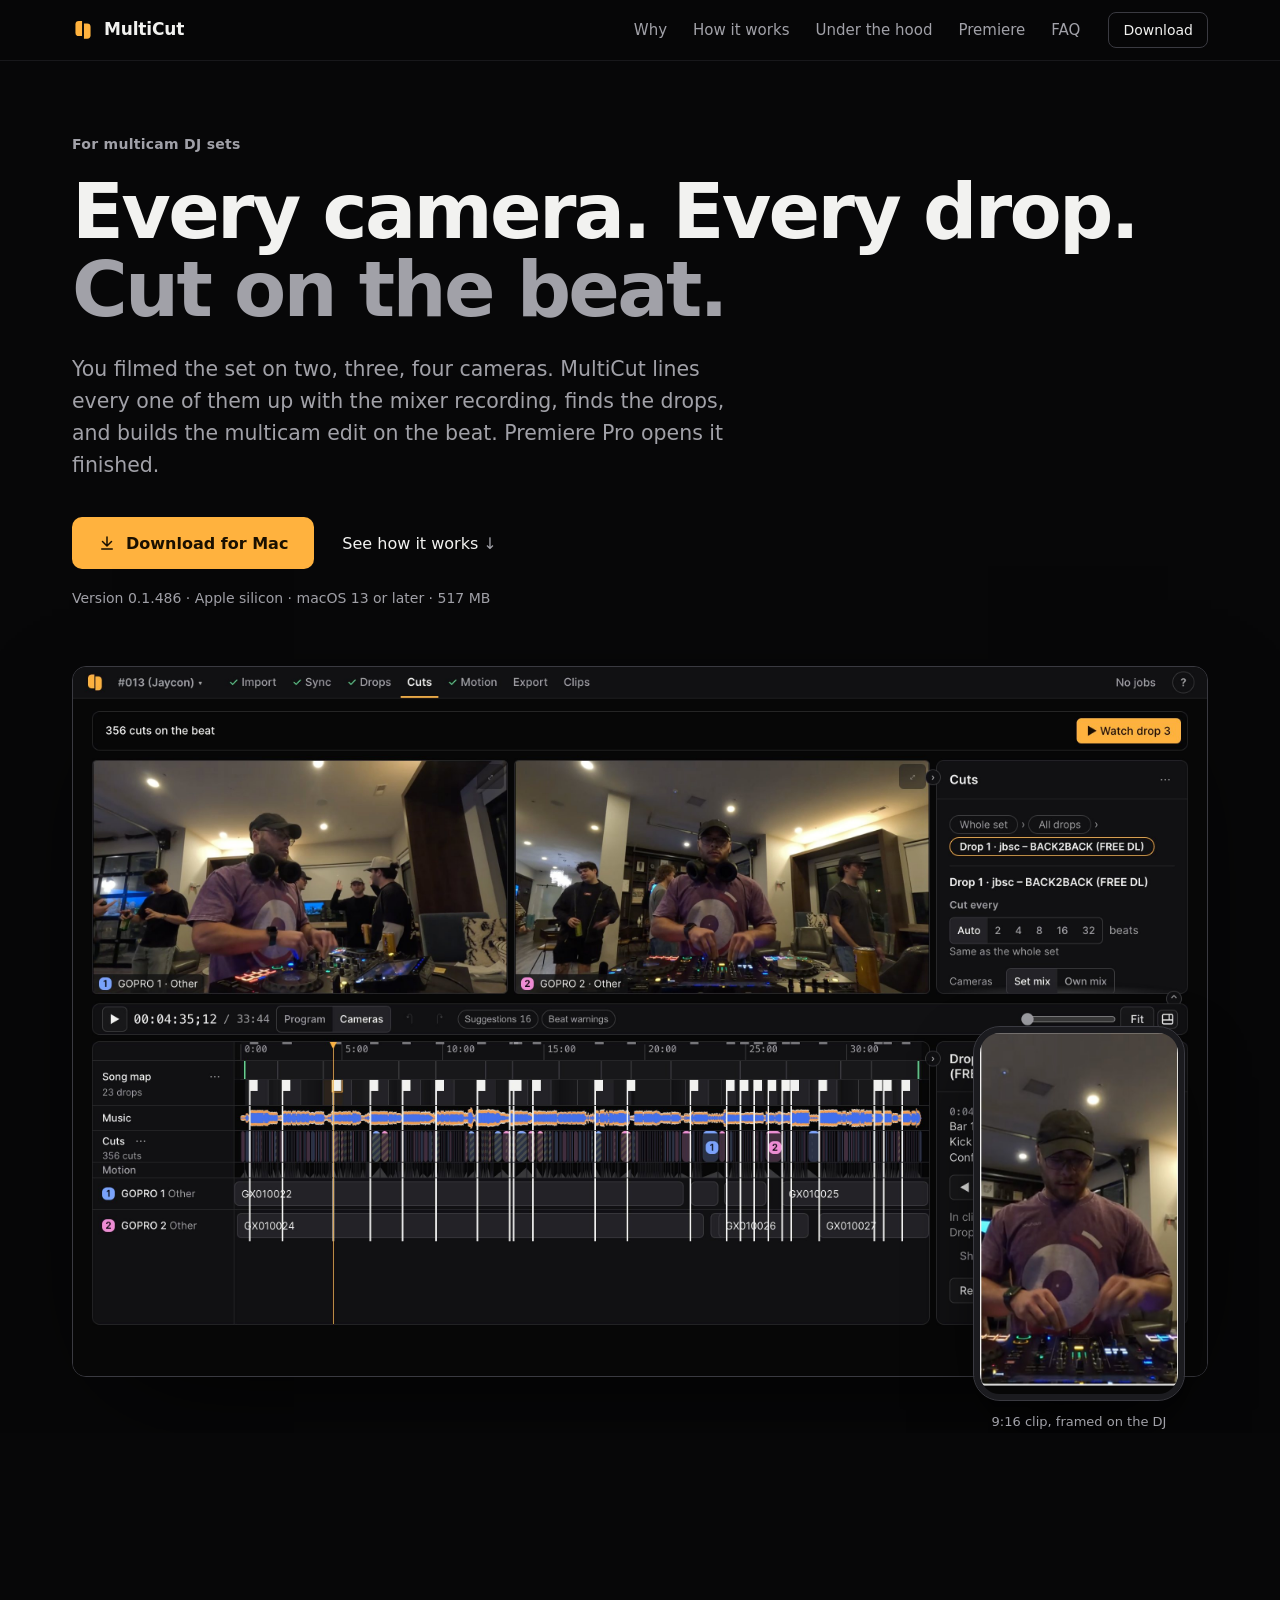
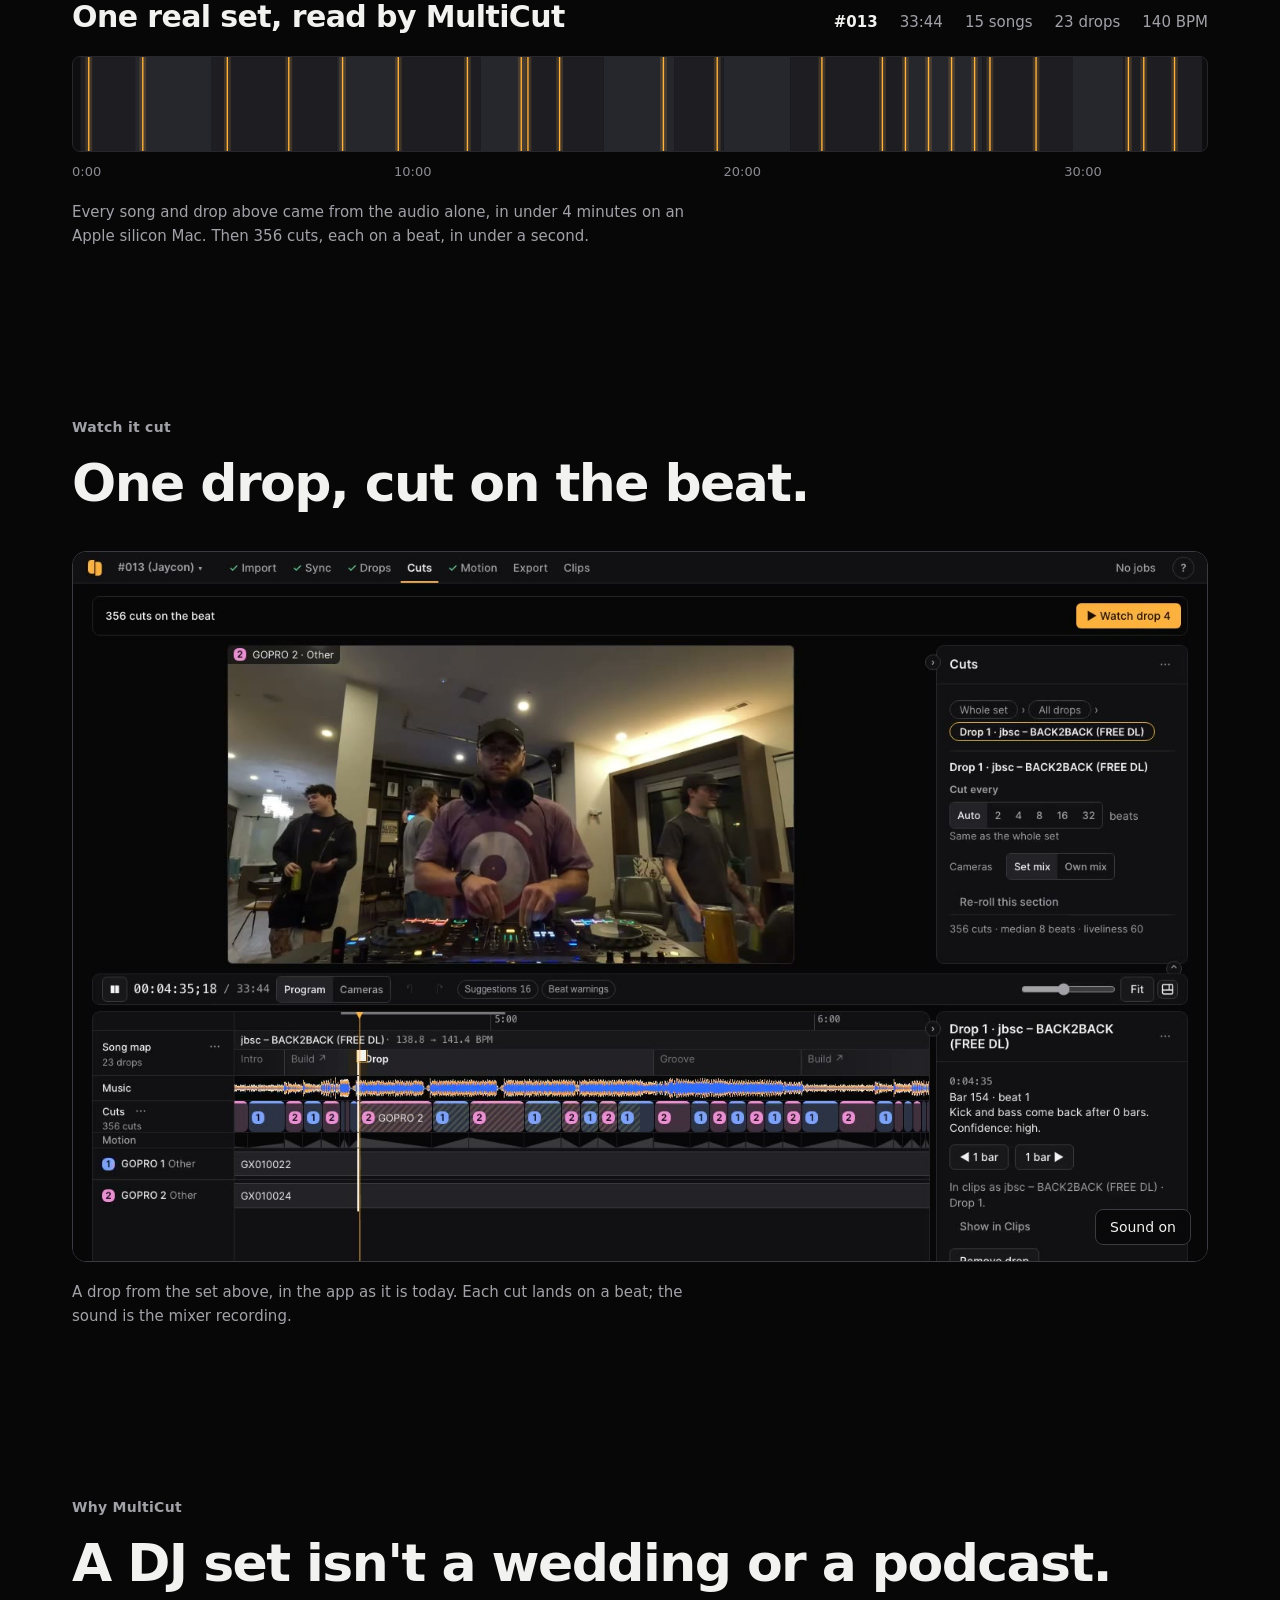
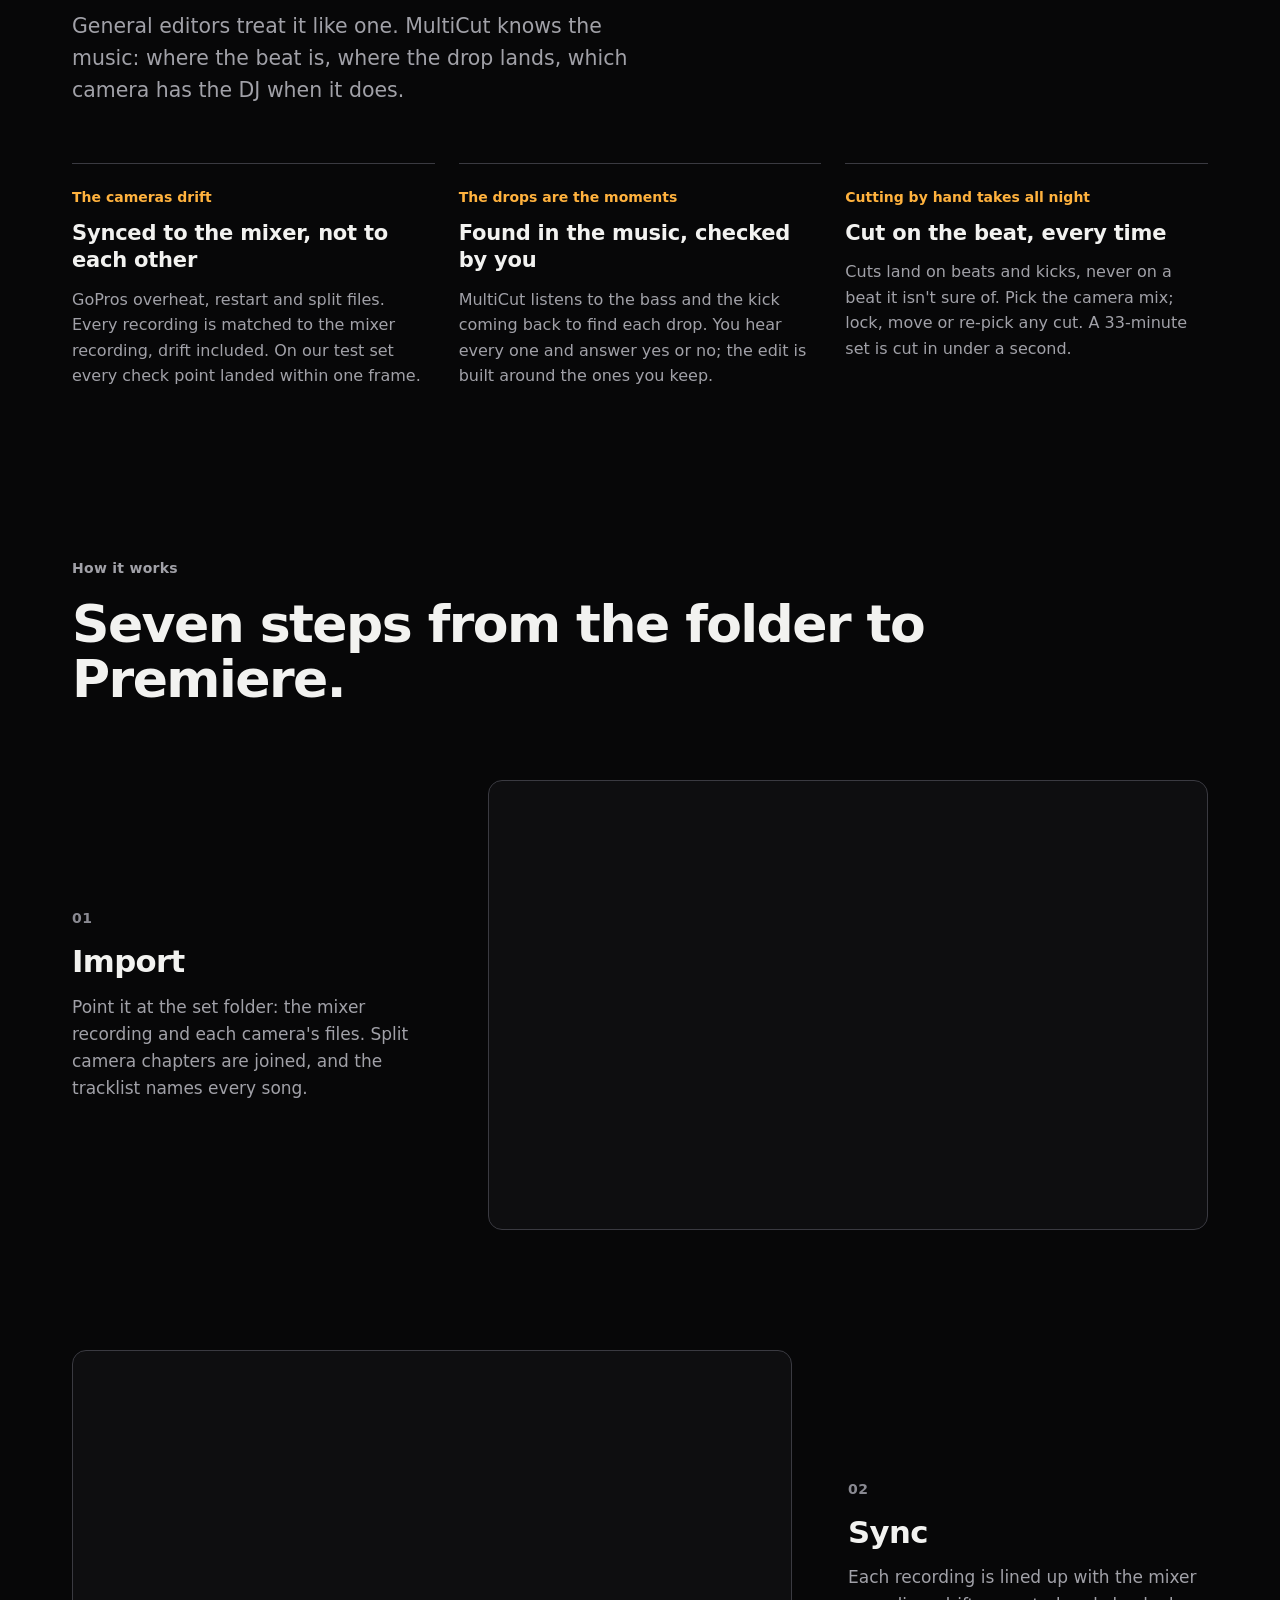
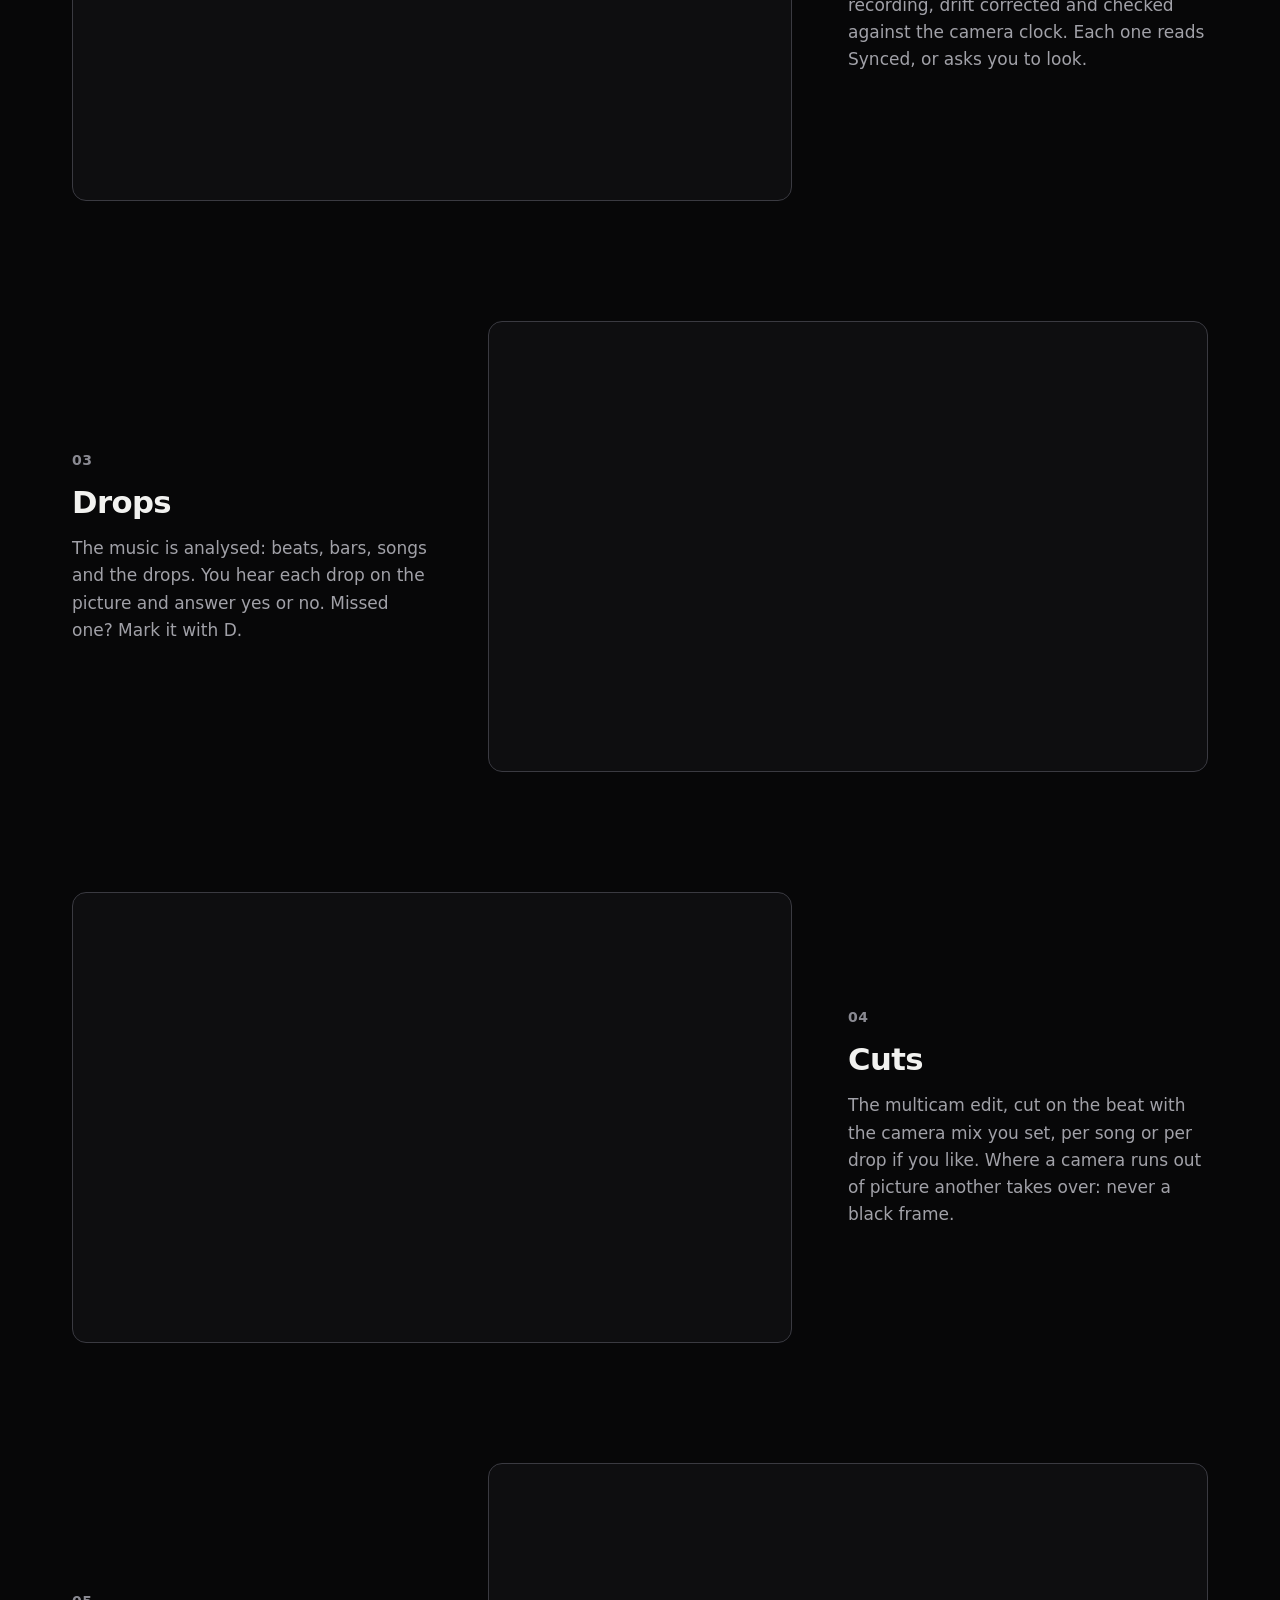
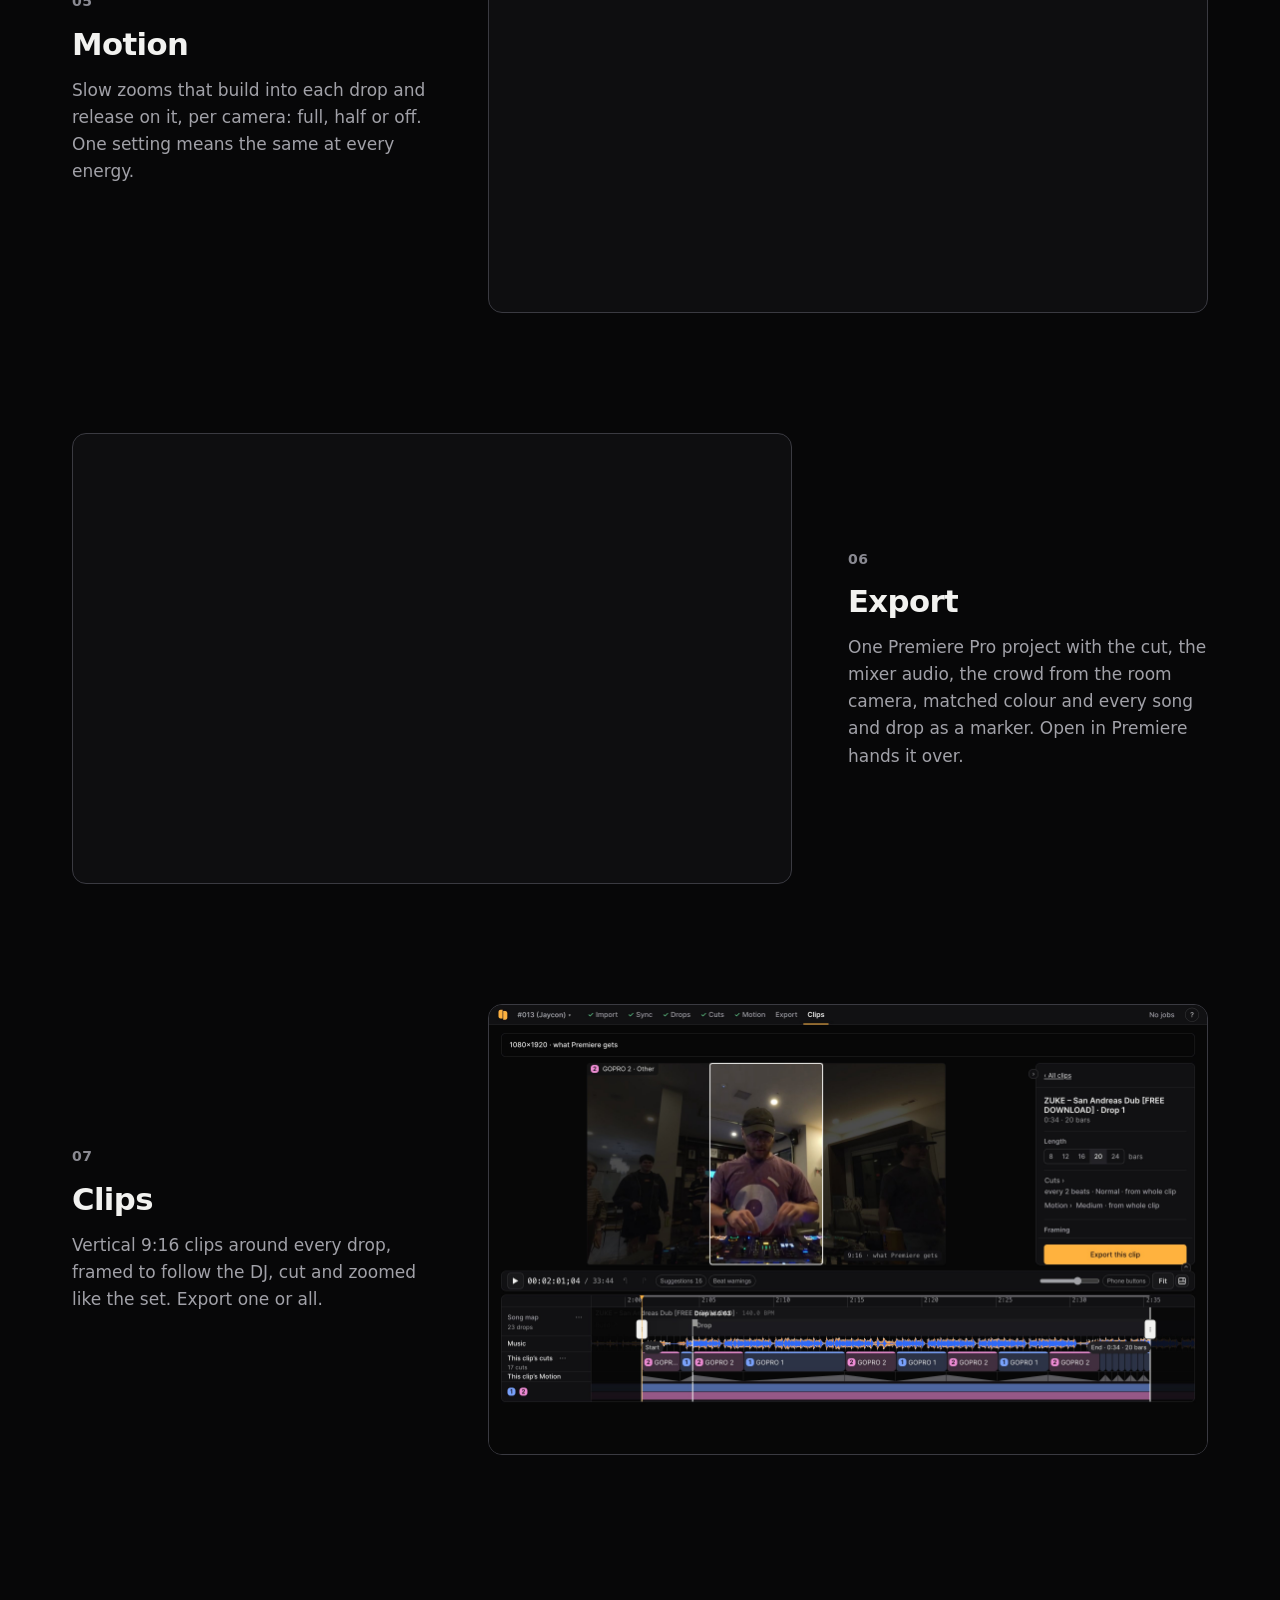
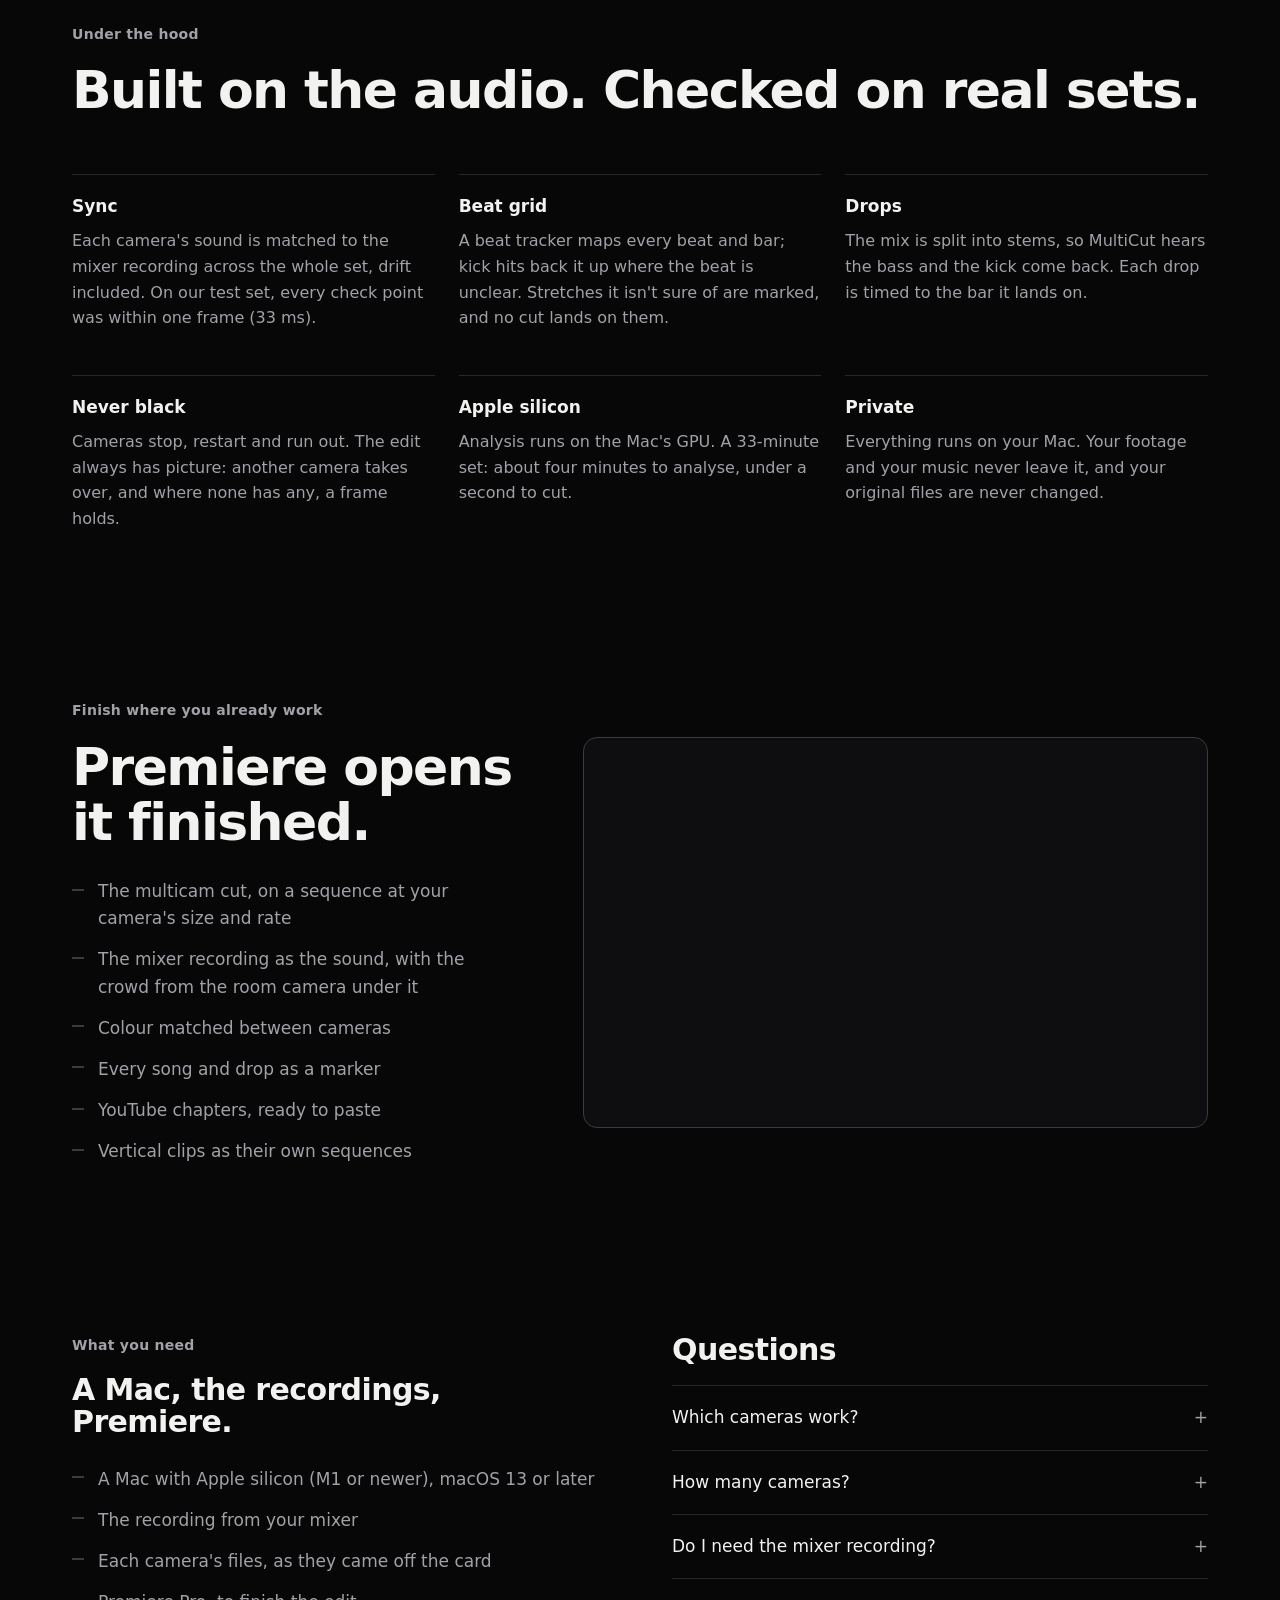
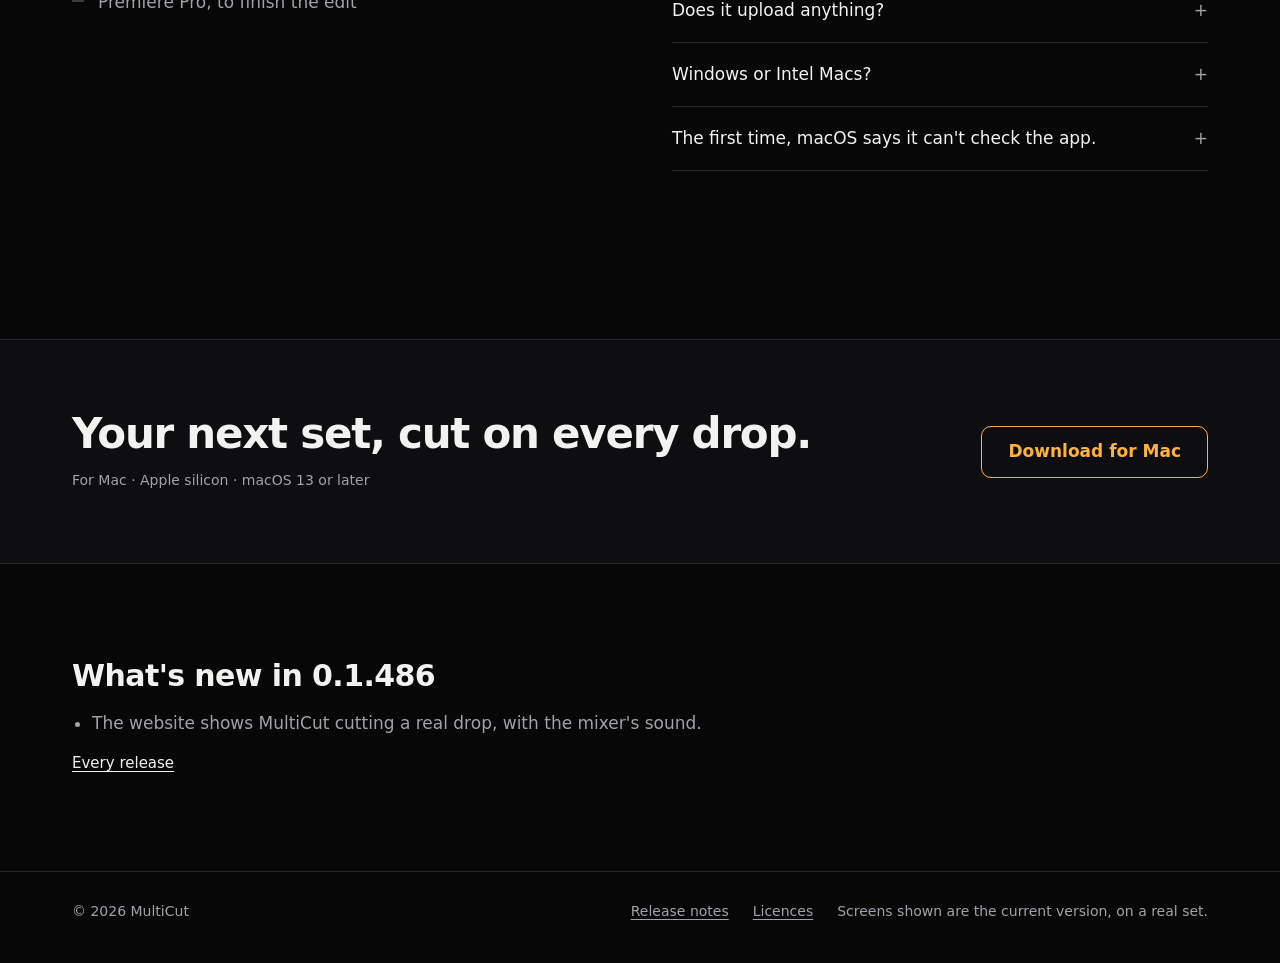
==== commit ebbb9cde: "Website for MultiCut 0.1.486" ====
--- a/docs/index.html
+++ b/docs/index.html
@@ -74,6 +74,18 @@
     <p class="caption" id="set-caption">Every song and drop above came from the audio alone, in minutes on an Apple silicon Mac. Then the whole edit, each cut on a beat, in under a second.</p>
   </section>
 
+  <!-- 2b. The video: a drop as the app cuts it, retaken each release -->
+  <section class="wrap watch" aria-labelledby="watch-title">
+    <p class="eyebrow">Watch it cut</p>
+    <h2 id="watch-title">One drop, cut on the beat.</h2>
+    <figure class="window watch-frame">
+      <video id="drop-video" src="shots/drop.mp4" poster="shots/drop.jpg" width="1440" height="900" muted loop playsinline autoplay preload="metadata"
+        aria-label="MultiCut playing through a drop of a real set: the program monitor cuts between both cameras on the beat as the cuts slide past the playhead."></video>
+      <button type="button" class="sound" id="sound" aria-pressed="false">Sound on</button>
+    </figure>
+    <p class="caption">A drop from the set above, in the app as it is today. Each cut lands on a beat; the sound is the mixer recording.</p>
+  </section>
+
   <!-- 3. Why -->
   <section class="wrap why" id="why" aria-labelledby="why-title">
     <p class="eyebrow">Why MultiCut</p>
--- a/docs/site.css
+++ b/docs/site.css
@@ -115,6 +115,14 @@
 .strip-scale span { position: absolute; top: 0; transform: translateX(-50%); }
 .strip-scale span:first-child { transform: none; }
 .set .caption { margin-top: 18px; }
+
+/* the video */
+.watch { margin-top: var(--section); }
+.watch-frame { margin-top: 40px; }
+.watch-frame video { display: block; width: 100%; height: auto; background: var(--surface); }
+.sound { position: absolute; right: 16px; bottom: 16px; height: 36px; padding: 0 14px; border-radius: var(--radius-sm); border: 1px solid var(--border-strong); background: color-mix(in oklab, var(--bg) 70%, transparent); backdrop-filter: blur(8px); -webkit-backdrop-filter: blur(8px); color: var(--text); font: 500 14px var(--font); cursor: pointer; }
+.sound:hover { background: var(--surface-2); }
+.watch .caption { margin-top: 18px; }
 
 /* why */
 .why { margin-top: var(--section); }
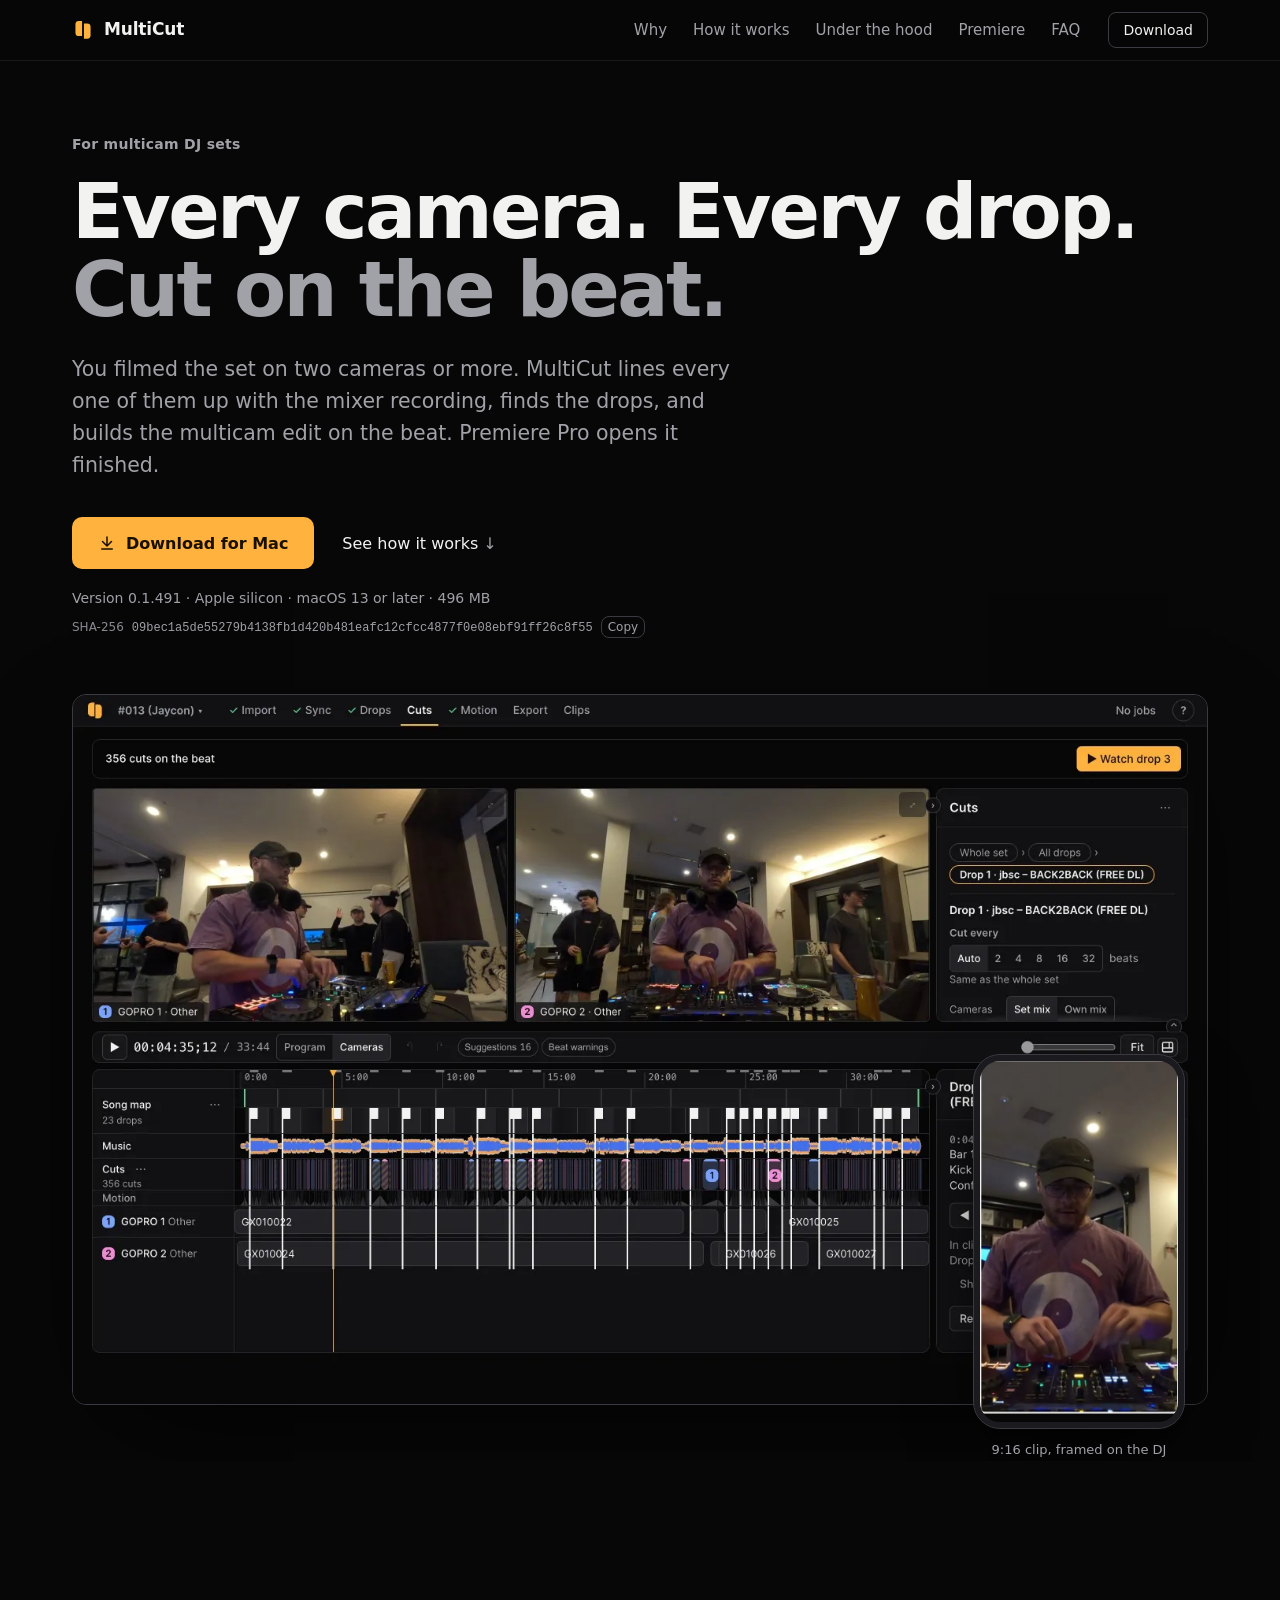
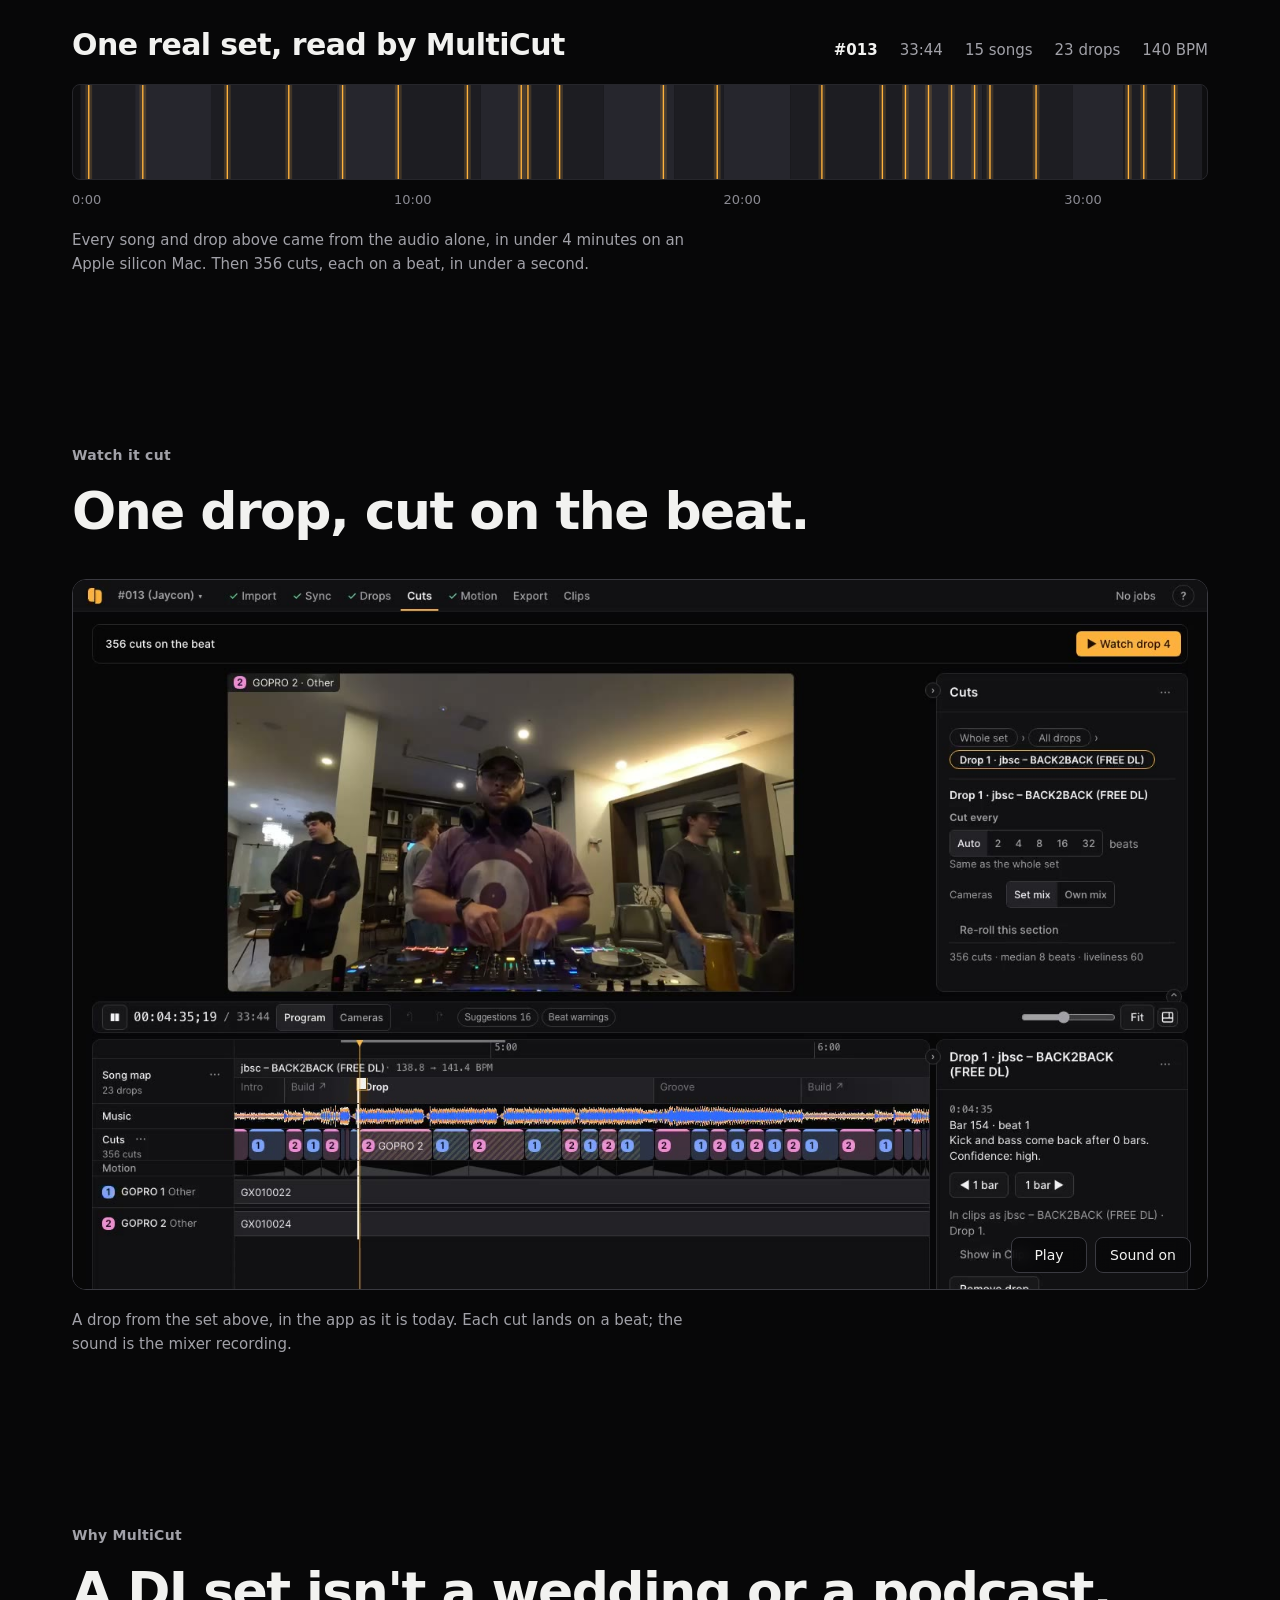
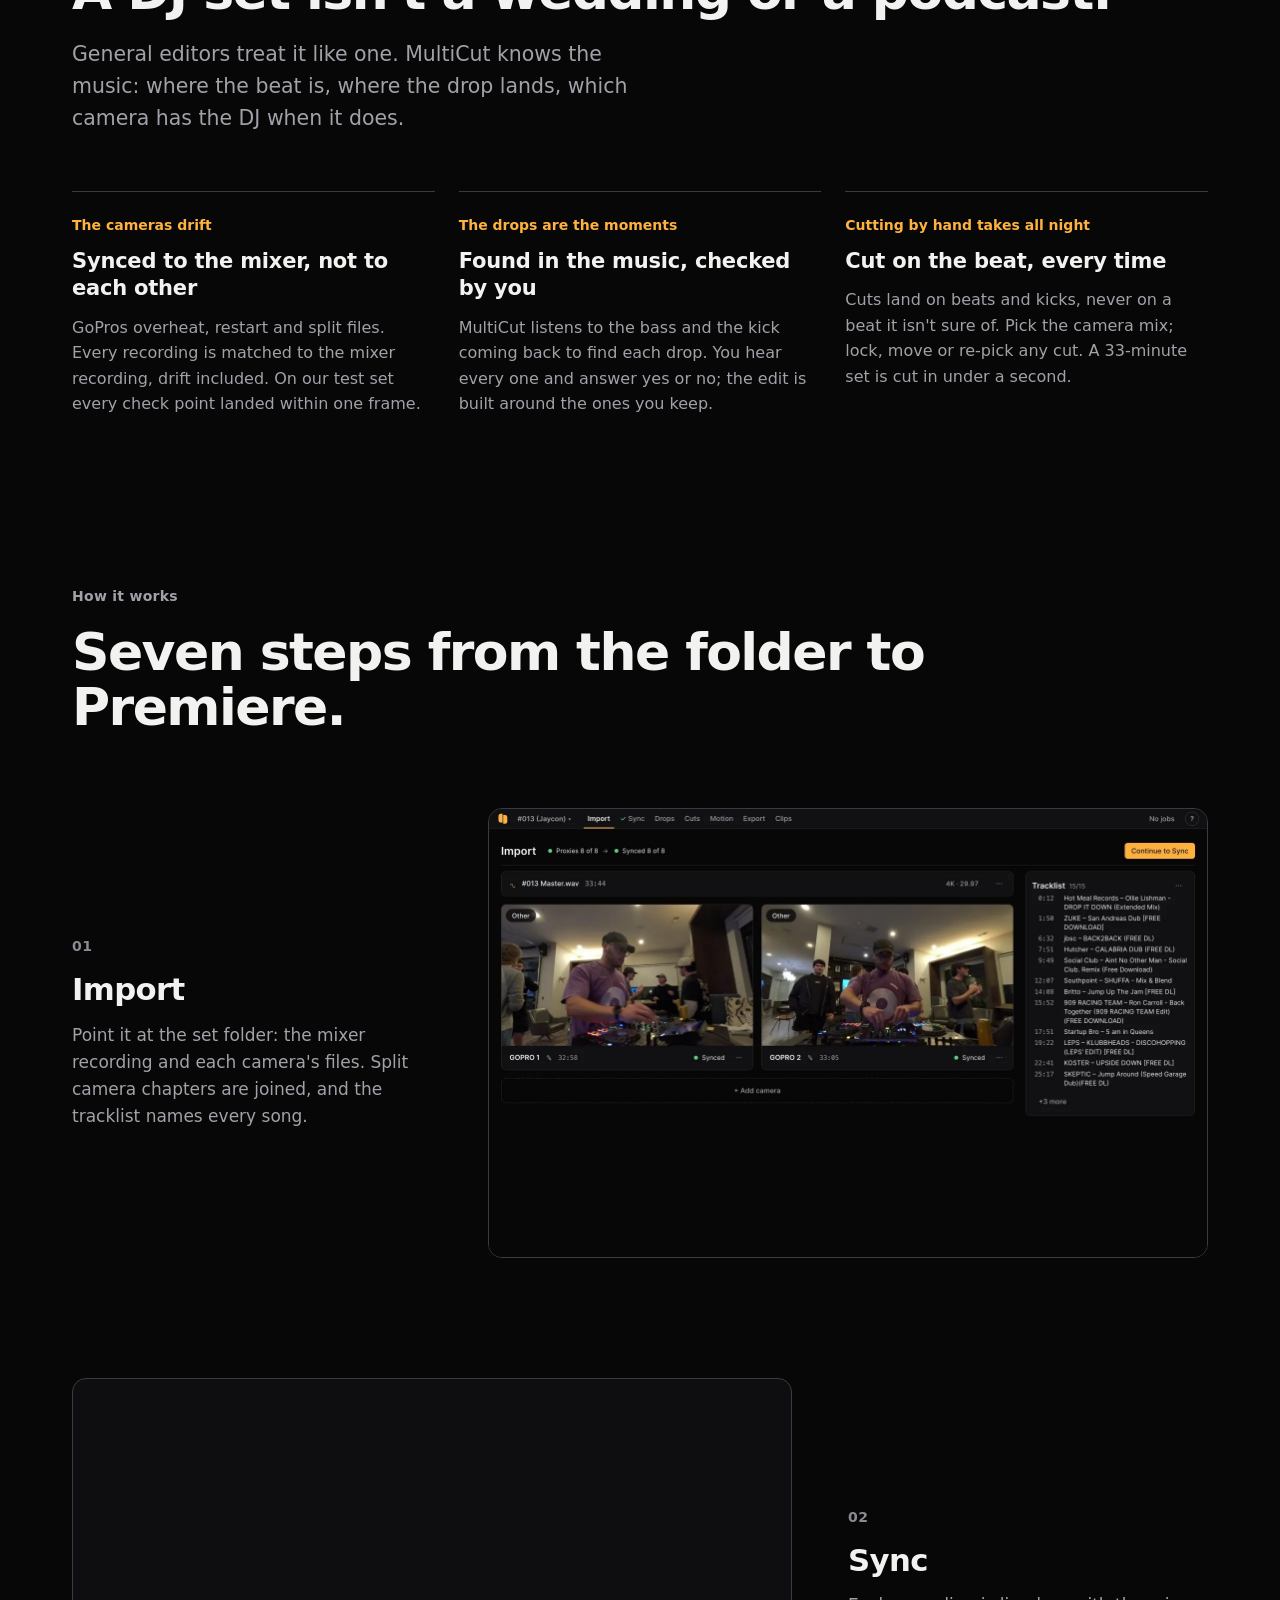
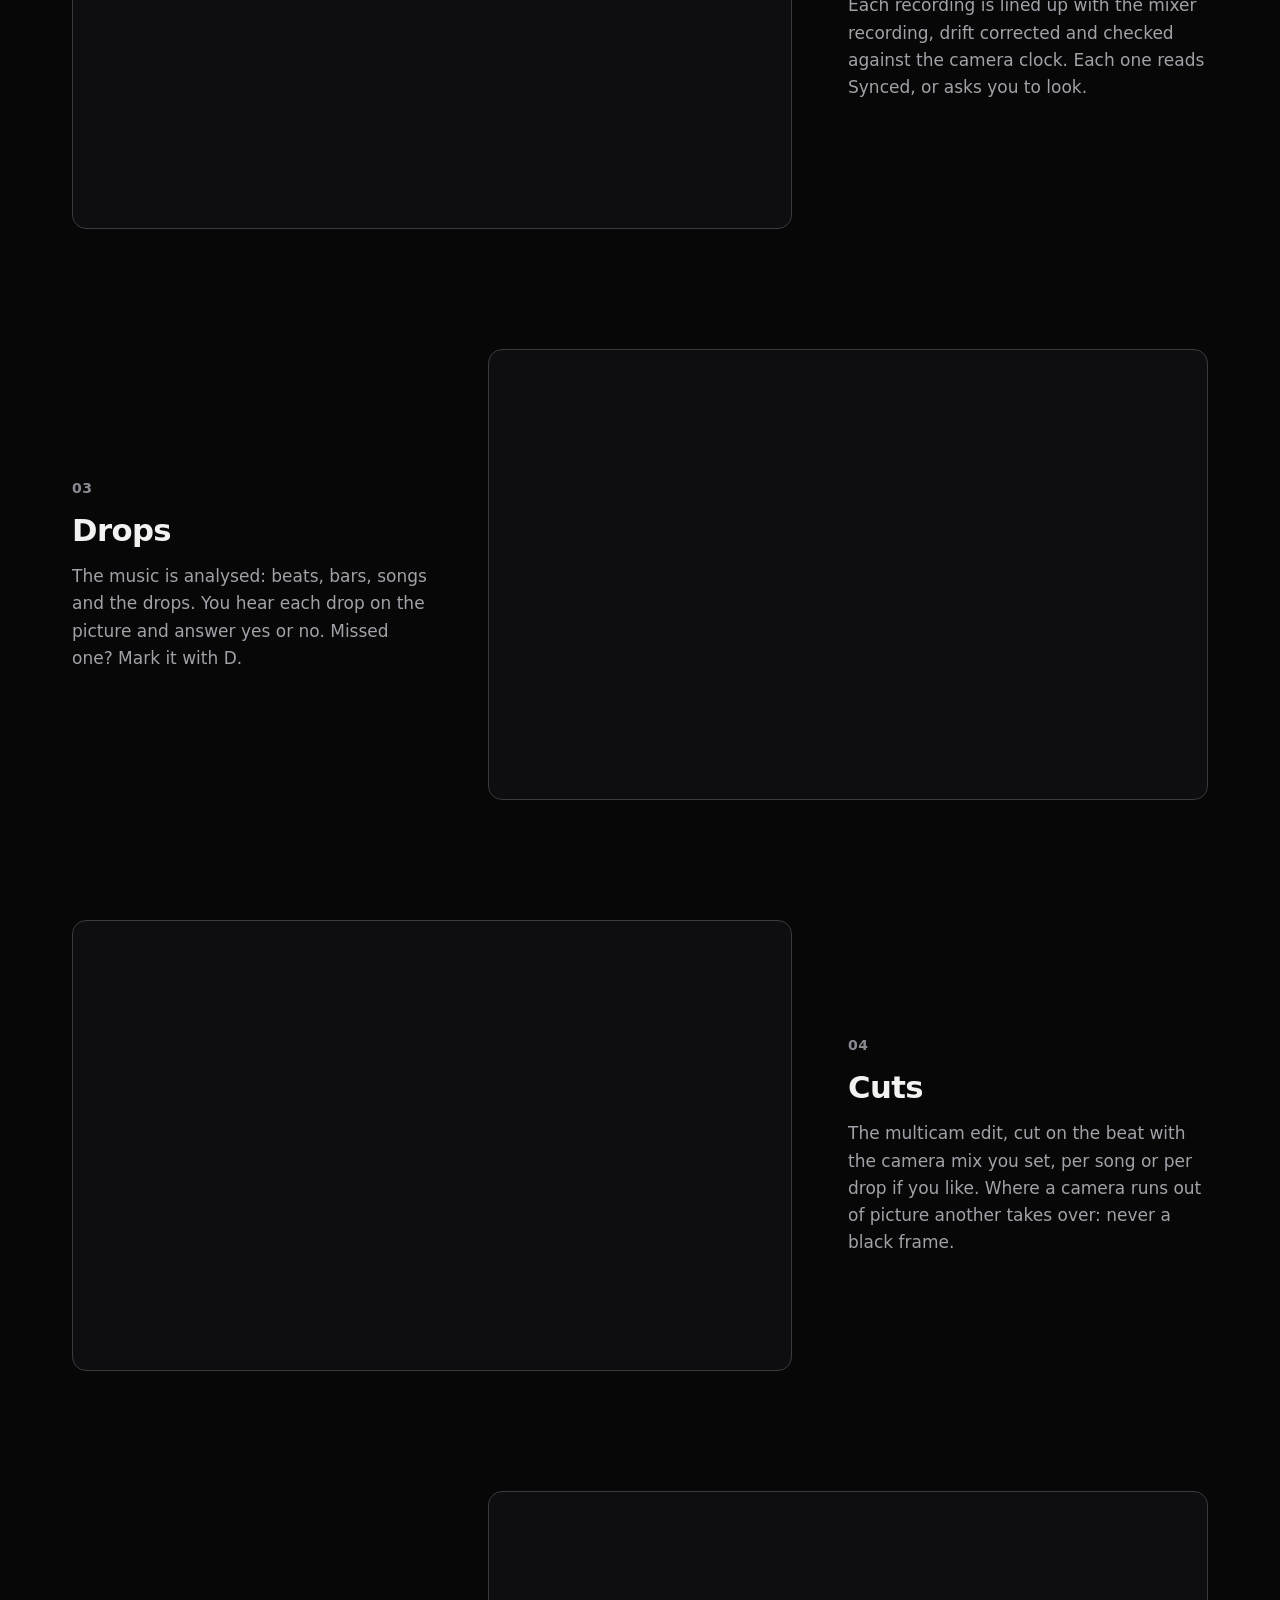
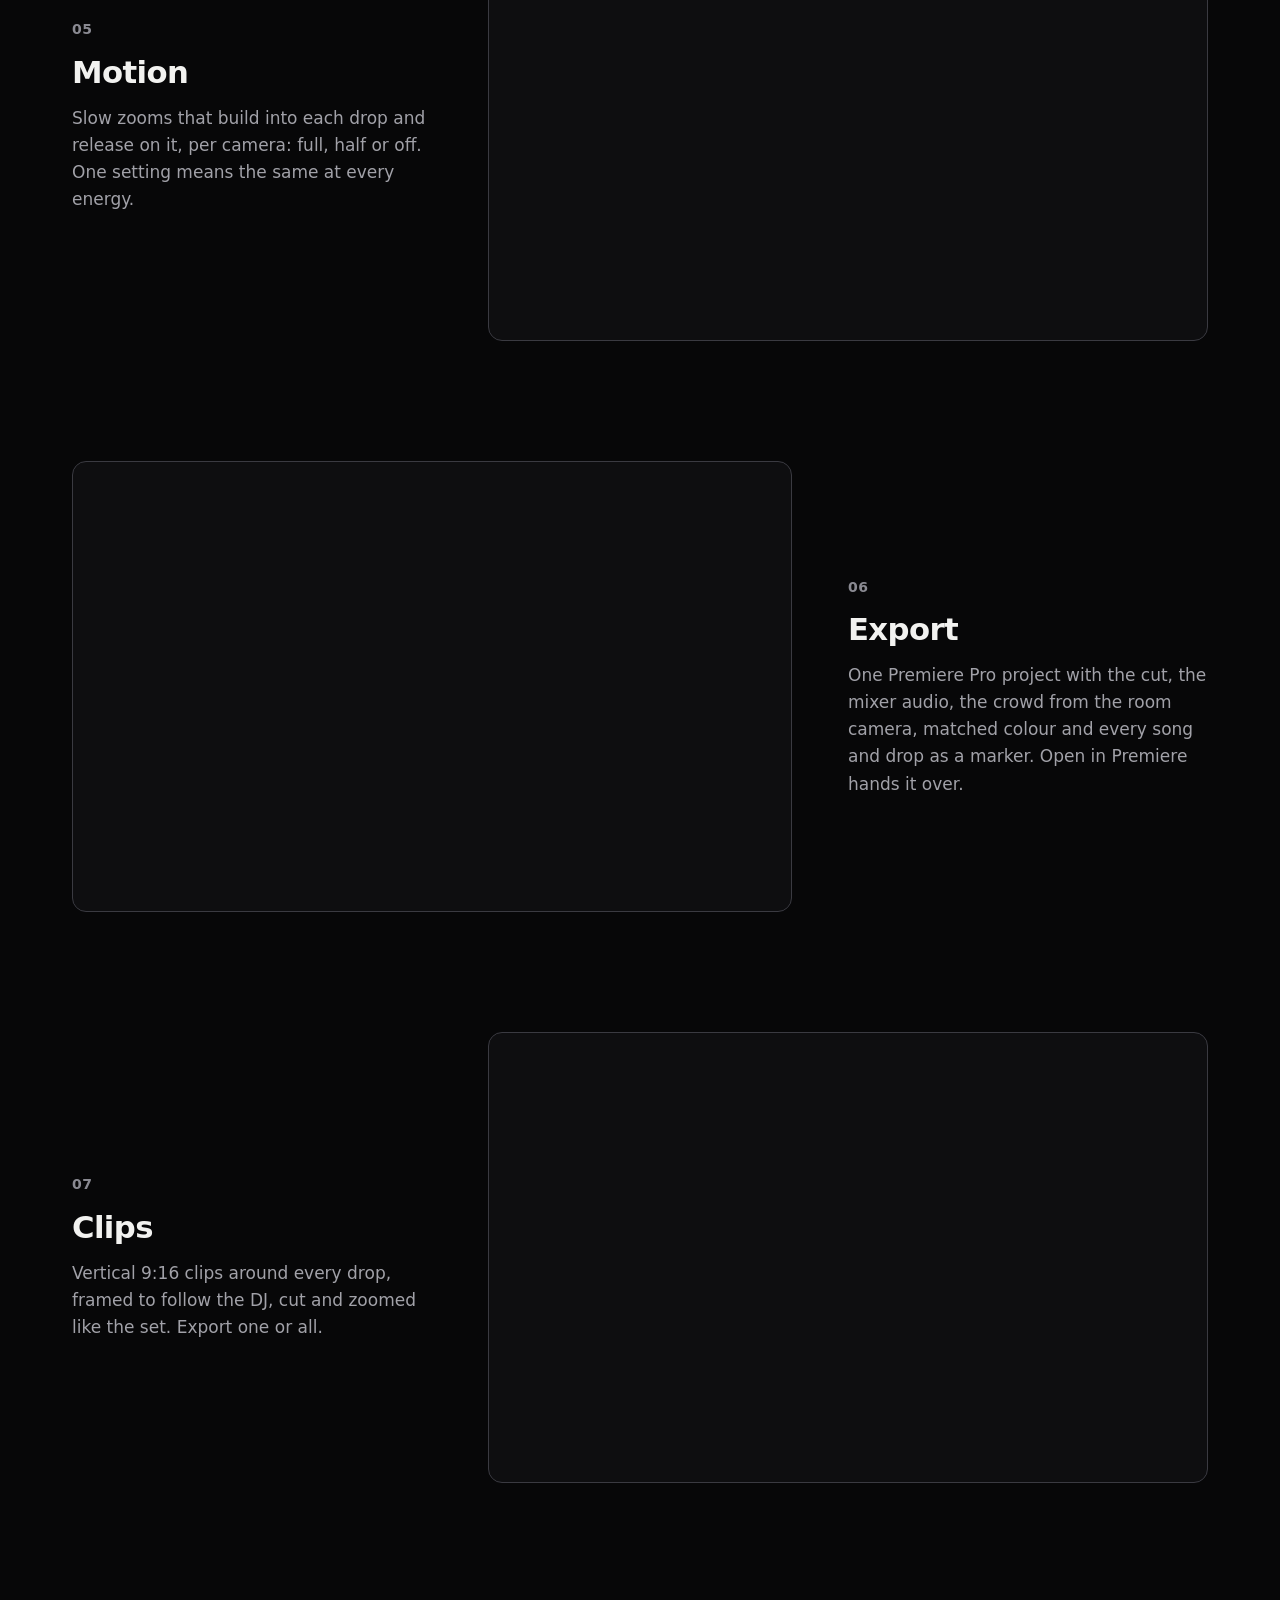
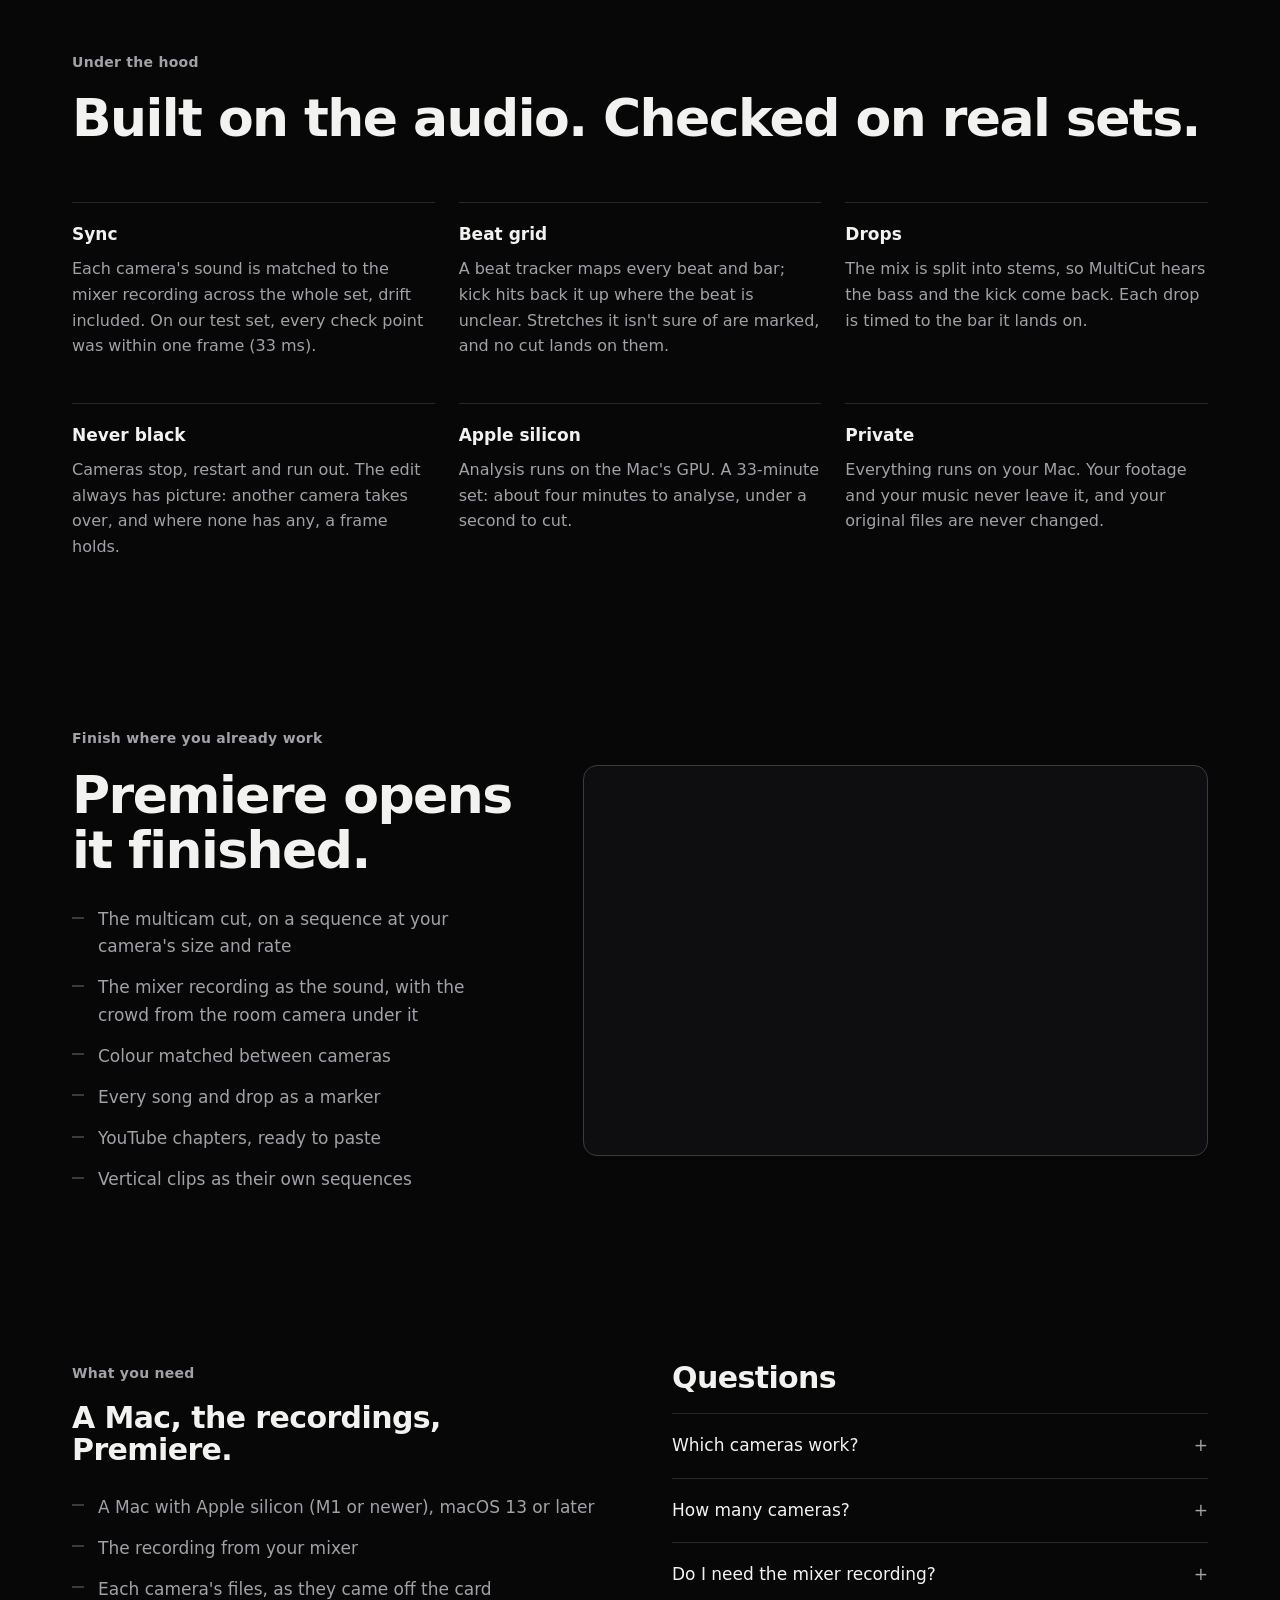
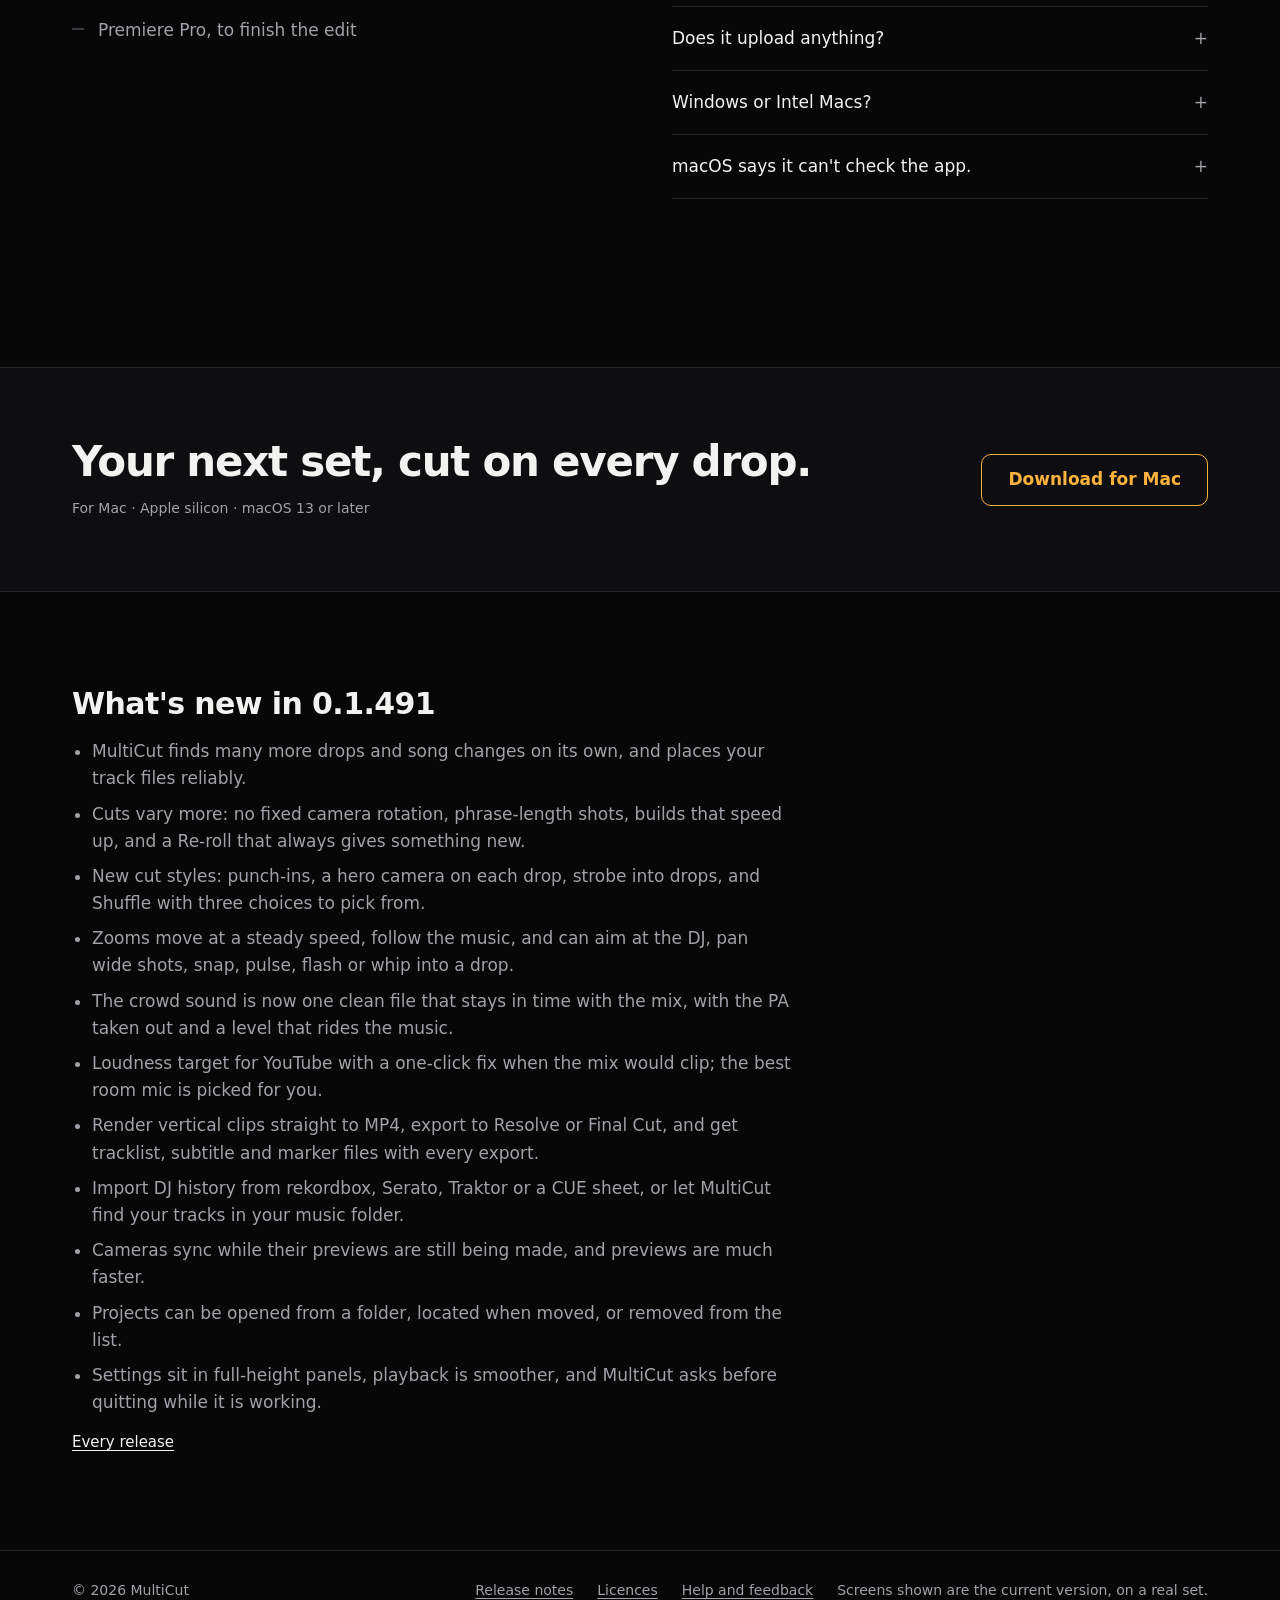
==== commit c52b1158: "Website for MultiCut 0.1.491" ====
--- a/docs/index.html
+++ b/docs/index.html
@@ -7,9 +7,20 @@
 <meta name="referrer" content="no-referrer">
 <title>MultiCut · Multicam DJ sets, cut on every drop</title>
 <meta name="description" content="MultiCut edits multicam DJ sets on your Mac: it syncs every camera to the mixer recording, finds the drops, cuts on the beat and hands Premiere Pro a finished multicam edit, plus vertical clips for socials.">
+<link rel="canonical" href="https://aaron-wickham.github.io/multicut-releases/">
+<meta property="og:type" content="website">
+<meta property="og:site_name" content="MultiCut">
+<meta property="og:url" content="https://aaron-wickham.github.io/multicut-releases/">
 <meta property="og:title" content="MultiCut · Multicam DJ sets, cut on every drop">
 <meta property="og:description" content="Every camera synced to the mixer. Every drop found. The edit cut on the beat and finished in Premiere.">
-<meta property="og:image" content="shots/cameras.jpg">
+<meta property="og:image" content="https://aaron-wickham.github.io/multicut-releases/shots/cameras-1440.jpg">
+<meta property="og:image:width" content="1440">
+<meta property="og:image:height" content="900">
+<meta property="og:image:alt" content="MultiCut on a real set: both cameras side by side on the same moment, the song map with every drop, and the cut on one timeline.">
+<meta name="twitter:card" content="summary_large_image">
+<meta name="twitter:title" content="MultiCut · Multicam DJ sets, cut on every drop">
+<meta name="twitter:description" content="Every camera synced to the mixer. Every drop found. The edit cut on the beat and finished in Premiere.">
+<meta name="twitter:image" content="https://aaron-wickham.github.io/multicut-releases/shots/cameras-1440.jpg">
 <meta name="theme-color" content="#070708">
 <link rel="icon" href="favicon.svg" type="image/svg+xml">
 <link rel="apple-touch-icon" href="icon.png">
@@ -42,19 +53,23 @@
     <div class="wrap hero-text">
       <p class="eyebrow">For multicam DJ sets</p>
       <h1><span class="line">Every camera. Every drop.</span><br><span class="line soft">Cut on the beat.</span></h1>
-      <p class="lede">You filmed the set on two, three, four cameras. MultiCut lines every one of them up with the mixer recording, finds the drops, and builds the multicam edit on the beat. Premiere Pro opens it finished.</p>
+      <p class="lede">You filmed the set on two cameras or more. MultiCut lines every one of them up with the mixer recording, finds the drops, and builds the multicam edit on the beat. Premiere Pro opens it finished.</p>
       <div class="cta">
-        <a class="download is-off" id="download" aria-disabled="true">
+        <a class="download" id="download" href="https://github.com/Aaron-Wickham/multicut-releases/releases/latest">
           <svg width="18" height="18" viewBox="0 0 24 24" fill="none" stroke="currentColor" stroke-width="2" stroke-linecap="round" stroke-linejoin="round" aria-hidden="true"><path d="M12 4v12M6 10l6 6 6-6M5 20h14"/></svg>
-          <span id="download-label">Coming soon</span>
+          <span id="download-label">Download for Mac</span>
         </a>
         <a class="link-arrow" href="#how">See how it works</a>
       </div>
       <p class="meta" id="meta"><span class="nowrap">Apple silicon</span> · <span class="nowrap">macOS 13 or later</span></p>
+      <p class="checksum" id="checksum" hidden><span class="checksum-label">SHA-256</span> <code id="checksum-value" title="Check the download with: shasum -a 256 MultiCut-*.dmg"></code> <button type="button" class="checksum-copy" id="checksum-copy">Copy</button></p>
     </div>
     <div class="wrap hero-stage">
       <figure class="window">
-        <img src="shots/cameras.jpg" width="2880" height="1800" alt="MultiCut's Cuts step on a real set: both cameras side by side on the same moment, the song map with every drop, the cut and each camera's footage on one timeline." fetchpriority="high">
+        <picture>
+          <source type="image/webp" srcset="shots/cameras-1440.webp 1440w, shots/cameras.webp 2880w" sizes="(min-width: 1200px) 1136px, calc(100vw - 32px)">
+          <img src="shots/cameras.jpg" srcset="shots/cameras-1440.jpg 1440w, shots/cameras.jpg 2880w" sizes="(min-width: 1200px) 1136px, calc(100vw - 32px)" width="2880" height="1800" alt="MultiCut's Cuts step on a real set: both cameras side by side on the same moment, the song map with every drop, the cut and each camera's footage on one timeline." fetchpriority="high" decoding="async">
+        </picture>
       </figure>
       <figure class="phone" aria-label="A vertical clip">
         <div class="phone-screen" role="img" aria-label="A 9:16 clip from the same set, framed on the DJ"></div>
@@ -79,9 +94,12 @@
     <p class="eyebrow">Watch it cut</p>
     <h2 id="watch-title">One drop, cut on the beat.</h2>
     <figure class="window watch-frame">
-      <video id="drop-video" src="shots/drop.mp4" poster="shots/drop.jpg" width="1440" height="900" muted loop playsinline autoplay preload="metadata"
+      <video id="drop-video" src="shots/drop.mp4" poster="shots/drop.jpg" width="1440" height="900" muted loop playsinline controls preload="none"
         aria-label="MultiCut playing through a drop of a real set: the program monitor cuts between both cameras on the beat as the cuts slide past the playhead."></video>
-      <button type="button" class="sound" id="sound" aria-pressed="false">Sound on</button>
+      <div class="video-controls" id="video-controls" hidden>
+        <button type="button" class="video-btn" id="playpause">Play</button>
+        <button type="button" class="video-btn" id="sound" aria-pressed="false">Sound on</button>
+      </div>
     </figure>
     <p class="caption">A drop from the set above, in the app as it is today. Each cut lands on a beat; the sound is the mixer recording.</p>
   </section>
@@ -123,7 +141,12 @@
           <h3>Import</h3>
           <p>Point it at the set folder: the mixer recording and each camera's files. Split camera chapters are joined, and the tracklist names every song.</p>
         </div>
-        <figure class="window"><img src="shots/import.jpg" width="2880" height="1800" loading="lazy" alt="The Import step: the mixer recording, both cameras and the tracklist from the set folder."></figure>
+        <figure class="window">
+          <picture>
+            <source type="image/webp" srcset="shots/import-1440.webp 1440w, shots/import.webp 2880w" sizes="(min-width: 1200px) 720px, (min-width: 900px) 62vw, calc(100vw - 32px)">
+            <img src="shots/import.jpg" srcset="shots/import-1440.jpg 1440w, shots/import.jpg 2880w" sizes="(min-width: 1200px) 720px, (min-width: 900px) 62vw, calc(100vw - 32px)" width="2880" height="1800" alt="The Import step: the mixer recording, both cameras and the tracklist from the set folder." loading="lazy" decoding="async">
+          </picture>
+        </figure>
       </li>
       <li class="step">
         <div class="step-text">
@@ -131,7 +154,12 @@
           <h3>Sync</h3>
           <p>Each recording is lined up with the mixer recording, drift corrected and checked against the camera clock. Each one reads Synced, or asks you to look.</p>
         </div>
-        <figure class="window"><img src="shots/sync.jpg" width="2880" height="1800" loading="lazy" alt="The Sync step: every camera recording lined up with the mixer recording, each marked Synced."></figure>
+        <figure class="window">
+          <picture>
+            <source type="image/webp" srcset="shots/sync-1440.webp 1440w, shots/sync.webp 2880w" sizes="(min-width: 1200px) 720px, (min-width: 900px) 62vw, calc(100vw - 32px)">
+            <img src="shots/sync.jpg" srcset="shots/sync-1440.jpg 1440w, shots/sync.jpg 2880w" sizes="(min-width: 1200px) 720px, (min-width: 900px) 62vw, calc(100vw - 32px)" width="2880" height="1800" alt="The Sync step: every camera recording lined up with the mixer recording, each marked Synced." loading="lazy" decoding="async">
+          </picture>
+        </figure>
       </li>
       <li class="step">
         <div class="step-text">
@@ -139,7 +167,12 @@
           <h3>Drops</h3>
           <p>The music is analysed: beats, bars, songs and the drops. You hear each drop on the picture and answer yes or no. Missed one? Mark it with D.</p>
         </div>
-        <figure class="window"><img src="shots/drops.jpg" width="2880" height="1800" loading="lazy" alt="The Drops step: a drop to check with yes or no, the song map and the mixer's waveform."></figure>
+        <figure class="window">
+          <picture>
+            <source type="image/webp" srcset="shots/drops-1440.webp 1440w, shots/drops.webp 2880w" sizes="(min-width: 1200px) 720px, (min-width: 900px) 62vw, calc(100vw - 32px)">
+            <img src="shots/drops.jpg" srcset="shots/drops-1440.jpg 1440w, shots/drops.jpg 2880w" sizes="(min-width: 1200px) 720px, (min-width: 900px) 62vw, calc(100vw - 32px)" width="2880" height="1800" alt="The Drops step: a drop to check with yes or no, the song map and the mixer's waveform." loading="lazy" decoding="async">
+          </picture>
+        </figure>
       </li>
       <li class="step">
         <div class="step-text">
@@ -147,7 +180,12 @@
           <h3>Cuts</h3>
           <p>The multicam edit, cut on the beat with the camera mix you set, per song or per drop if you like. Where a camera runs out of picture another takes over: never a black frame.</p>
         </div>
-        <figure class="window"><img src="shots/cuts.jpg" width="2880" height="1800" loading="lazy" alt="The Cuts step: the program monitor on a drop, the song map and the cut on the beat."></figure>
+        <figure class="window">
+          <picture>
+            <source type="image/webp" srcset="shots/cuts-1440.webp 1440w, shots/cuts.webp 2880w" sizes="(min-width: 1200px) 720px, (min-width: 900px) 62vw, calc(100vw - 32px)">
+            <img src="shots/cuts.jpg" srcset="shots/cuts-1440.jpg 1440w, shots/cuts.jpg 2880w" sizes="(min-width: 1200px) 720px, (min-width: 900px) 62vw, calc(100vw - 32px)" width="2880" height="1800" alt="The Cuts step: the program monitor on a drop, the song map and the cut on the beat." loading="lazy" decoding="async">
+          </picture>
+        </figure>
       </li>
       <li class="step">
         <div class="step-text">
@@ -155,7 +193,12 @@
           <h3>Motion</h3>
           <p>Slow zooms that build into each drop and release on it, per camera: full, half or off. One setting means the same at every energy.</p>
         </div>
-        <figure class="window"><img src="shots/motion.jpg" width="2880" height="1800" loading="lazy" alt="The Motion step: zooms that build into each drop, set per drop."></figure>
+        <figure class="window">
+          <picture>
+            <source type="image/webp" srcset="shots/motion-1440.webp 1440w, shots/motion.webp 2880w" sizes="(min-width: 1200px) 720px, (min-width: 900px) 62vw, calc(100vw - 32px)">
+            <img src="shots/motion.jpg" srcset="shots/motion-1440.jpg 1440w, shots/motion.jpg 2880w" sizes="(min-width: 1200px) 720px, (min-width: 900px) 62vw, calc(100vw - 32px)" width="2880" height="1800" alt="The Motion step: zooms that build into each drop, set per drop." loading="lazy" decoding="async">
+          </picture>
+        </figure>
       </li>
       <li class="step">
         <div class="step-text">
@@ -163,7 +206,12 @@
           <h3>Export</h3>
           <p>One Premiere Pro project with the cut, the mixer audio, the crowd from the room camera, matched colour and every song and drop as a marker. Open in Premiere hands it over.</p>
         </div>
-        <figure class="window"><img src="shots/export.jpg" width="2880" height="1800" loading="lazy" alt="The Export step: exported to Premiere, with Open in Premiere and the YouTube chapters."></figure>
+        <figure class="window">
+          <picture>
+            <source type="image/webp" srcset="shots/export-1440.webp 1440w, shots/export.webp 2880w" sizes="(min-width: 1200px) 720px, (min-width: 900px) 62vw, calc(100vw - 32px)">
+            <img src="shots/export.jpg" srcset="shots/export-1440.jpg 1440w, shots/export.jpg 2880w" sizes="(min-width: 1200px) 720px, (min-width: 900px) 62vw, calc(100vw - 32px)" width="2880" height="1800" alt="The Export step: exported to Premiere, with Open in Premiere and the YouTube chapters." loading="lazy" decoding="async">
+          </picture>
+        </figure>
       </li>
       <li class="step">
         <div class="step-text">
@@ -171,7 +219,12 @@
           <h3>Clips</h3>
           <p>Vertical 9:16 clips around every drop, framed to follow the DJ, cut and zoomed like the set. Export one or all.</p>
         </div>
-        <figure class="window"><img src="shots/clip.jpg" width="2880" height="1800" loading="lazy" alt="A vertical clip around a drop: the 9:16 frame on the DJ and the clip's own cuts."></figure>
+        <figure class="window">
+          <picture>
+            <source type="image/webp" srcset="shots/clip-1440.webp 1440w, shots/clip.webp 2880w" sizes="(min-width: 1200px) 720px, (min-width: 900px) 62vw, calc(100vw - 32px)">
+            <img src="shots/clip.jpg" srcset="shots/clip-1440.jpg 1440w, shots/clip.jpg 2880w" sizes="(min-width: 1200px) 720px, (min-width: 900px) 62vw, calc(100vw - 32px)" width="2880" height="1800" alt="A vertical clip around a drop: the 9:16 frame on the DJ and the clip's own cuts." loading="lazy" decoding="async">
+          </picture>
+        </figure>
       </li>
     </ol>
   </section>
@@ -205,7 +258,12 @@
           <li>Vertical clips as their own sequences</li>
         </ul>
       </div>
-      <figure class="window"><img src="shots/export.jpg" width="2880" height="1800" loading="lazy" alt="Exported to Premiere: the file, Open in Premiere and Show in Finder."></figure>
+      <figure class="window">
+          <picture>
+            <source type="image/webp" srcset="shots/export-1440.webp 1440w, shots/export.webp 2880w" sizes="(min-width: 1200px) 626px, (min-width: 900px) 55vw, calc(100vw - 32px)">
+            <img src="shots/export.jpg" srcset="shots/export-1440.jpg 1440w, shots/export.jpg 2880w" sizes="(min-width: 1200px) 626px, (min-width: 900px) 55vw, calc(100vw - 32px)" width="2880" height="1800" alt="Exported to Premiere: the file, Open in Premiere and Show in Finder." loading="lazy" decoding="async">
+          </picture>
+        </figure>
     </div>
   </section>
 
@@ -227,9 +285,9 @@
         <details><summary>Which cameras work?</summary><p>Any camera that records sound: MultiCut syncs by the sound it hears. It's tested on GoPro HERO13 Blacks, including files split into chapters and cameras that restarted mid-set.</p></details>
         <details><summary>How many cameras?</summary><p>As many as you filmed with. Sets are tested on two; the number keys put any of the first six on a cut.</p></details>
         <details><summary>Do I need the mixer recording?</summary><p>Yes. It's the clock everything syncs to and the sound of the finished edit.</p></details>
-        <details><summary>Does it upload anything?</summary><p>No. Analysis and editing run on your Mac, offline.</p></details>
+        <details><summary>Does it upload anything?</summary><p>No. Your footage and your music never leave your Mac: all the analysis and editing happens on it. MultiCut goes online only to check for a new version, to fetch its analysis models if they are missing, and to read a SoundCloud tracklist when you give it a link.</p></details>
         <details><summary>Windows or Intel Macs?</summary><p>Not yet: Apple silicon Macs only.</p></details>
-        <details><summary>The first time, macOS says it can't check the app.</summary><p>Open System Settings › Privacy &amp; Security and choose Open Anyway. That happens once.</p></details>
+        <details><summary>macOS says it can't check the app.</summary><p>MultiCut isn't signed with Apple yet. The first time you open each version, open System Settings › Privacy &amp; Security and choose Open Anyway. You do that once for every update you install; new versions come out at most once a day.</p></details>
       </div>
     </div>
   </section>
@@ -241,7 +299,7 @@
         <h2 id="band-title">Your next set, cut on every drop.</h2>
         <p class="meta" id="meta-2">For Mac · Apple silicon · macOS 13 or later</p>
       </div>
-      <a class="btn-outline" id="download-2" href="#">Download for Mac</a>
+      <a class="btn-outline" id="download-2" href="https://github.com/Aaron-Wickham/multicut-releases/releases/latest">Download for Mac</a>
     </div>
   </section>
 
@@ -258,6 +316,7 @@
     <span class="grow"></span>
     <a href="#notes" data-notes hidden>Release notes</a>
     <a href="licences.html">Licences</a>
+    <a href="https://github.com/Aaron-Wickham/multicut-releases/issues">Help and feedback</a>
     <span>Screens shown are the current version, on a real set.</span>
   </div>
 </footer>
--- a/docs/site.css
+++ b/docs/site.css
@@ -39,6 +39,7 @@
 :focus-visible { outline: 2px solid var(--accent); outline-offset: 3px; border-radius: 4px; }
 [hidden] { display: none !important; }
 img { max-width: 100%; height: auto; display: block; }
+picture { display: block; }
 h1, h2, h3, p, ul, ol, dl, dd, figure { margin: 0; }
 .nowrap { white-space: nowrap; }
 .grow { flex: 1; }
@@ -83,10 +84,15 @@
 .download { display: inline-flex; align-items: center; gap: 10px; height: 52px; padding: 0 26px; border-radius: 10px; background: var(--accent); color: var(--accent-ink); font-weight: 600; font-size: 16px; text-decoration: none; transition: filter 120ms; }
 .download:hover { color: var(--accent-ink); filter: brightness(1.06); }
 .download:active { filter: brightness(0.94); }
-.download.is-off { background: var(--surface-2); color: var(--text-muted); cursor: default; }
 .link-arrow { font-size: 16px; font-weight: 500; text-decoration: none; color: var(--text); }
 .link-arrow::after { content: " ↓"; color: var(--text-muted); }
 .hero .meta { margin-top: 18px; }
+/* the .dmg's SHA-256 (latest.json): small, and whole on one click, to check a download with shasum */
+.checksum { margin-top: 6px; display: flex; flex-wrap: wrap; align-items: baseline; gap: 4px 8px; font-size: 12px; color: var(--text-faint); }
+.checksum[hidden] { display: none; }
+.checksum code { font: 12px/1.5 ui-monospace, "SF Mono", Menlo, monospace; color: var(--text-muted); overflow-wrap: anywhere; user-select: all; -webkit-user-select: all; min-width: 0; }
+.checksum-copy { padding: 0 6px; height: 22px; border: 1px solid var(--border-strong); border-radius: var(--radius-sm); background: transparent; color: var(--text-muted); font: 500 12px var(--font); cursor: pointer; }
+.checksum-copy:hover { color: var(--text); }
 
 .hero-stage { position: relative; margin-top: 56px; padding-bottom: 56px; }
 .hero-stage::before { content: ""; position: absolute; inset: 8% 6% 0; background: radial-gradient(60% 60% at 50% 40%, color-mix(in oklab, var(--accent) 16%, transparent), transparent 70%); filter: blur(30px); pointer-events: none; }
@@ -95,7 +101,7 @@
 .hero-stage .window { box-shadow: 0 40px 120px -40px rgba(0, 0, 0, 0.9); }
 /* the 9:16 clip, cut from the clip image: its frame sits at 885–1338 × 236–1040 of 2880 × 1800 */
 .phone { position: absolute; right: 56px; bottom: 0; width: 210px; text-align: center; }
-.phone-screen { aspect-ratio: 453 / 804; border-radius: 26px; border: 6px solid #1b1b1f; outline: 1px solid var(--border-strong); background-image: url("shots/clip.jpg"); background-repeat: no-repeat; background-size: calc(210px * 2880 / 453 - 12px * 2880 / 453) auto; background-position: calc((210px - 12px) * -885 / 453) calc((210px - 12px) * -236 / 453); box-shadow: 0 30px 80px -20px rgba(0, 0, 0, 0.95); }
+.phone-screen { aspect-ratio: 453 / 804; border-radius: 26px; border: 6px solid #1b1b1f; outline: 1px solid var(--border-strong); background-image: url("shots/clip.jpg"); background-image: image-set(url("shots/clip.webp") type("image/webp"), url("shots/clip.jpg") type("image/jpeg")); background-repeat: no-repeat; background-size: calc(210px * 2880 / 453 - 12px * 2880 / 453) auto; background-position: calc((210px - 12px) * -885 / 453) calc((210px - 12px) * -236 / 453); box-shadow: 0 30px 80px -20px rgba(0, 0, 0, 0.95); }
 .phone figcaption { margin-top: 12px; font-size: 13px; color: var(--text-muted); }
 @media (max-width: 900px) { .phone { display: none; } }
 
@@ -120,8 +126,9 @@
 .watch { margin-top: var(--section); }
 .watch-frame { margin-top: 40px; }
 .watch-frame video { display: block; width: 100%; height: auto; background: var(--surface); }
-.sound { position: absolute; right: 16px; bottom: 16px; height: 36px; padding: 0 14px; border-radius: var(--radius-sm); border: 1px solid var(--border-strong); background: color-mix(in oklab, var(--bg) 70%, transparent); backdrop-filter: blur(8px); -webkit-backdrop-filter: blur(8px); color: var(--text); font: 500 14px var(--font); cursor: pointer; }
-.sound:hover { background: var(--surface-2); }
+.video-controls { position: absolute; right: 16px; bottom: 16px; display: flex; gap: 8px; }
+.video-btn { height: 36px; min-width: 76px; padding: 0 14px; border-radius: var(--radius-sm); border: 1px solid var(--border-strong); background: color-mix(in oklab, var(--bg) 70%, transparent); backdrop-filter: blur(8px); -webkit-backdrop-filter: blur(8px); color: var(--text); font: 500 14px var(--font); white-space: nowrap; cursor: pointer; }
+.video-btn:hover { background: var(--surface-2); }
 .watch .caption { margin-top: 18px; }
 
 /* why */
@@ -189,6 +196,23 @@
 .foot { margin-top: 96px; border-top: 1px solid var(--border); }
 .foot-row { display: flex; flex-wrap: wrap; gap: 14px 24px; padding-top: 28px; padding-bottom: 40px; font-size: 14px; color: var(--text-muted); }
 .foot a { color: var(--text-muted); }
+
+/* the licences page (licences.html, written by desktop/scripts/write-licences.js) */
+.licences { padding-top: 56px; padding-bottom: 96px; max-width: 880px; }
+.licences h1 { font-size: clamp(32px, 4.2vw, 44px); }
+.licences h2 { font-size: 22px; letter-spacing: -0.01em; margin: 56px 0 14px; }
+.licences .lede { margin: 14px 0 0; }
+.licences p { color: var(--text-muted); font-size: 16px; margin: 0 0 14px; max-width: 720px; }
+.parts { list-style: none; margin: 0; padding: 0; border-top: 1px solid var(--border); }
+.parts li { display: grid; grid-template-columns: minmax(0, 1fr) auto; gap: 2px 20px; padding: 14px 0; border-bottom: 1px solid var(--border); }
+.parts .what { font-weight: 500; }
+.parts .lic { text-align: right; font-size: 15px; max-width: 320px; }
+.parts .who { grid-column: 1 / -1; font-size: 14px; color: var(--text-muted); }
+.parts code { font: 13px/1.5 ui-monospace, "SF Mono", Menlo, monospace; color: var(--text-faint); overflow-wrap: anywhere; }
+.parts a, .licences p a { color: var(--text-muted); }
+.licences details p, .licences details pre { max-width: none; }
+.licences pre { margin: 0 0 18px; white-space: pre-wrap; font: 13px/1.55 ui-monospace, "SF Mono", Menlo, monospace; color: var(--text-muted); }
+@media (max-width: 600px) { .parts li { grid-template-columns: minmax(0, 1fr); } .parts .lic { text-align: left; color: var(--text-muted); } }
 
 /* the strip's scale marks: placed by class (no inline styles under the page's security policy) */
 .strip-scale .at-0 { left: 0%; }
